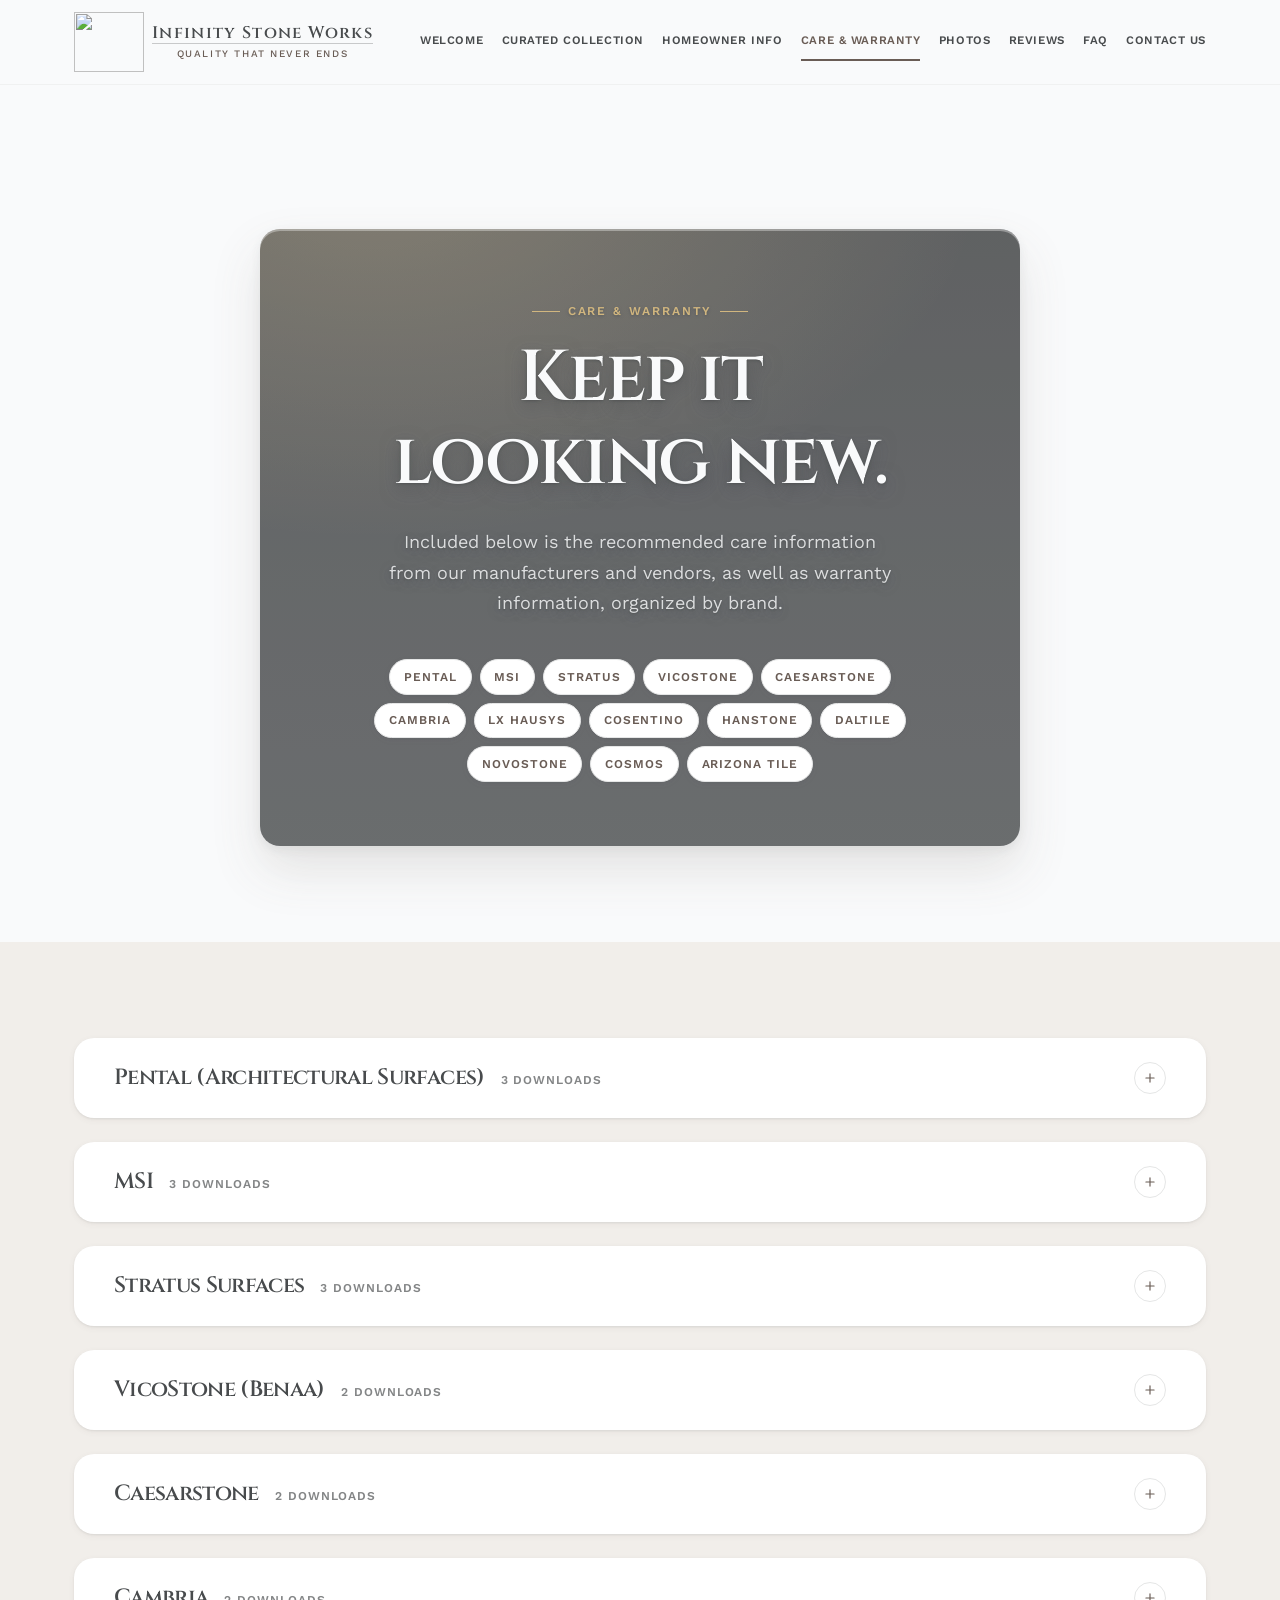
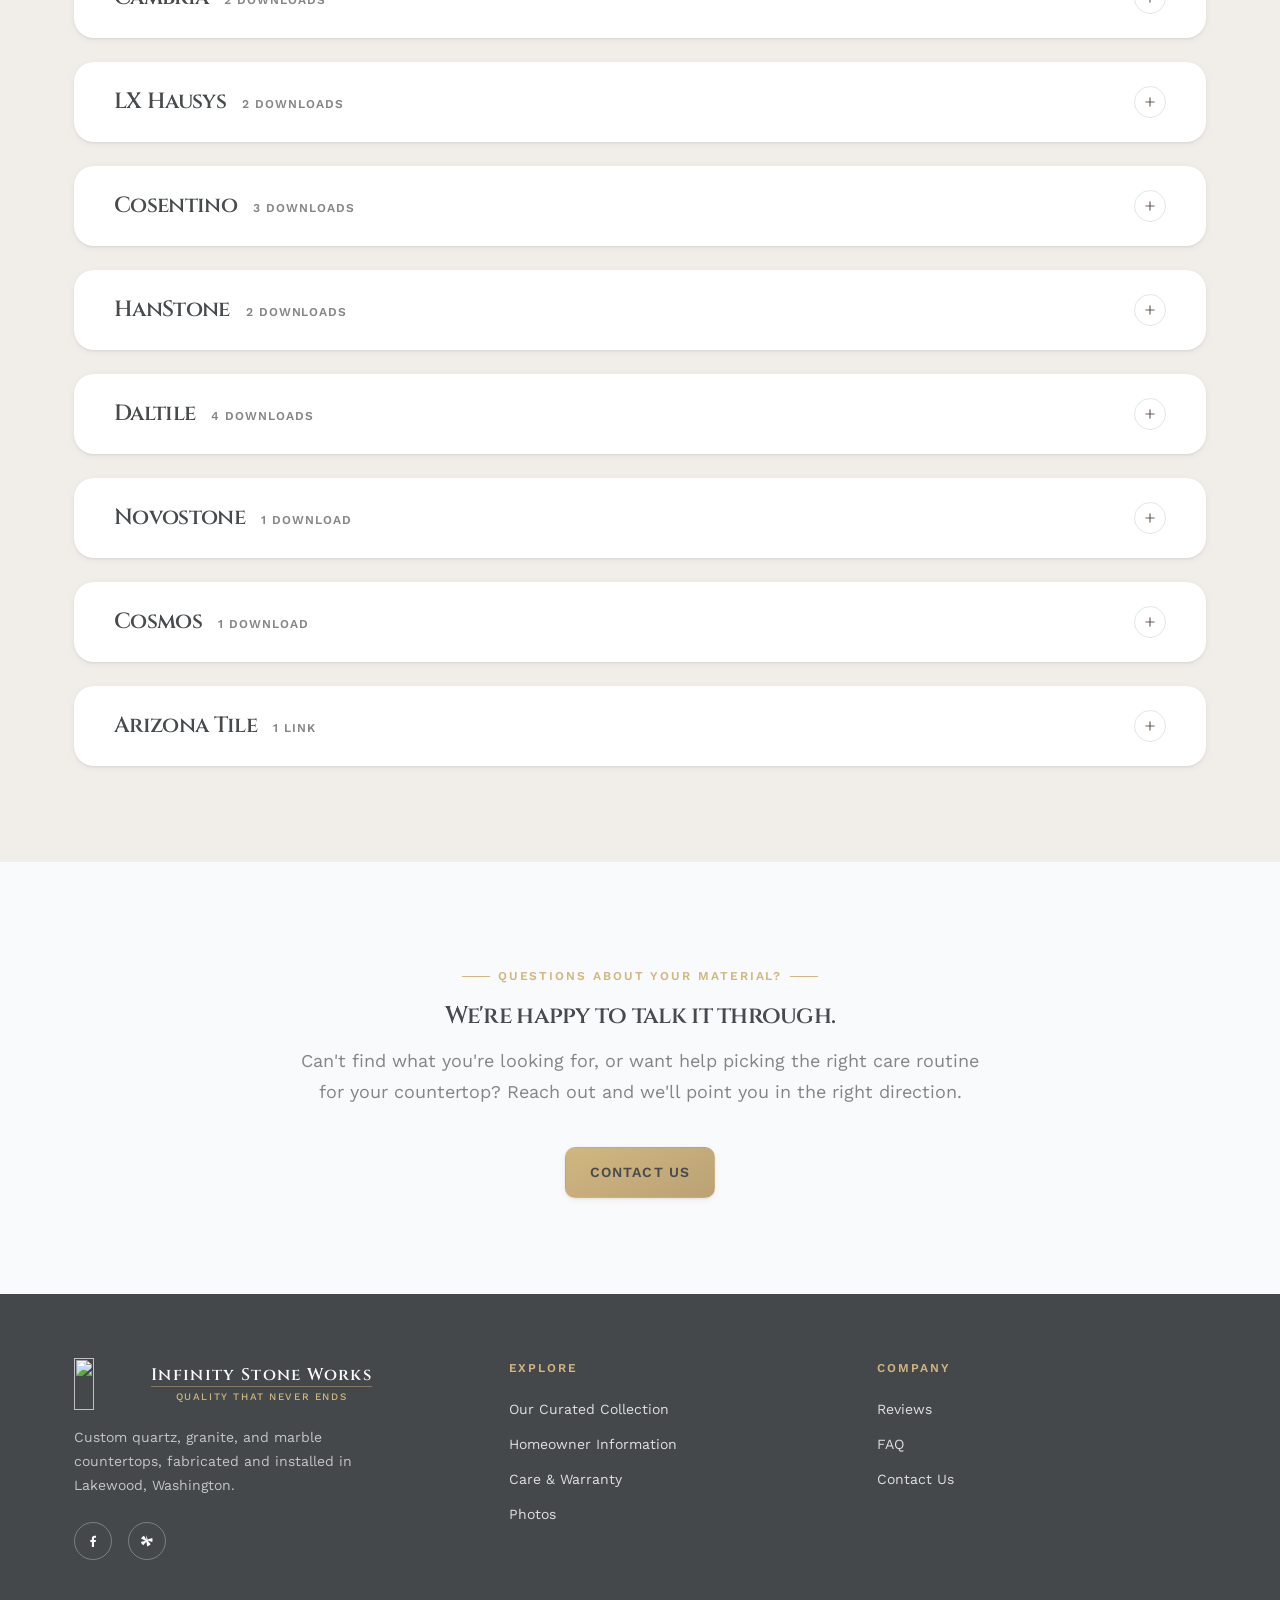
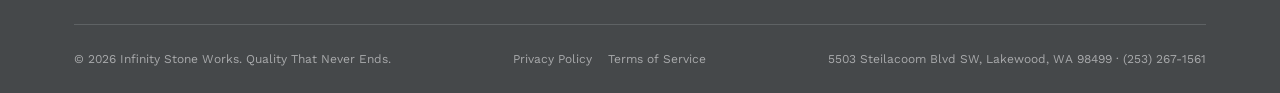
==== care-warranty/index.html @ 9a5efde9 "Add Privacy Policy and Terms of Service, self-host fonts - New /privacy/ (with cookie notice section" ====
<!DOCTYPE html>
<html lang="en">
<head>
<meta charset="UTF-8">
<meta name="viewport" content="width=device-width, initial-scale=1.0">
<title>Care &amp; Warranty | Infinity Stone Works</title>
<meta name="description" content="Care and maintenance guides and warranty information for every quartz and natural stone brand we install &mdash; Pental, MSI, Stratus, VicoStone, Caesarstone, Cambria, LX Hausys, Cosentino, HanStone, and Daltile.">
<link rel="icon" href="/brand_assets/favicon-32x32.png">
<link rel="stylesheet" href="/css/style.css">
</head>
<body>
<a class="skip-link" href="#main">Skip to main content</a>

<header class="site-header">
  <div id="top"></div>
  <div class="container">
    <a class="brand" href="/">
      <img src="/brand_assets/Primary-Logo.png" alt="" width="70" height="60">
      <span class="brand-type">
        <span class="brand-name">Infinity Stone Works</span>
        <span class="brand-tagline">Quality That Never Ends</span>
      </span>
    </a>

    <button class="nav-toggle" type="button" aria-expanded="false" aria-controls="site-nav" aria-label="Toggle navigation menu">
      <svg class="icon-open" viewBox="0 0 24 24" fill="none" stroke="currentColor" stroke-width="2" stroke-linecap="round"><line x1="3" y1="6" x2="21" y2="6"/><line x1="3" y1="12" x2="21" y2="12"/><line x1="3" y1="18" x2="21" y2="18"/></svg>
      <svg class="icon-close" viewBox="0 0 24 24" fill="none" stroke="currentColor" stroke-width="2" stroke-linecap="round"><line x1="5" y1="5" x2="19" y2="19"/><line x1="19" y1="5" x2="5" y2="19"/></svg>
    </button>

    <nav class="site-nav" id="site-nav" data-open="false" aria-label="Primary">
      <ul>
        <li><a href="/">Welcome</a></li>
        <li><a href="/collection/">Curated Collection</a></li>
        <li><a href="/homeowner-information/">Homeowner Info</a></li>
        <li><a href="/care-warranty/" aria-current="page">Care &amp; Warranty</a></li>
        <li><a href="/photos/">Photos</a></li>
        <li><a href="/reviews/">Reviews</a></li>
        <li><a href="/faq/">FAQ</a></li>
        <li><a href="/contact/">Contact Us</a></li>
      </ul>
    </nav>
  </div>
</header>

<main id="main">

  <!-- Hero -->
  <section class="hero hero-care">
    <div class="container hero-inner">
      <div class="hero-copy">
        <p class="eyebrow">Care &amp; Warranty</p>
        <h1>Keep it looking new.</h1>
        <p class="hero-sub">Included below is the recommended care information from our manufacturers and vendors, as well as warranty information, organized by brand.</p>
        <nav class="jump-nav" aria-label="Jump to a brand">
          <a class="jump-chip" href="#pental">Pental</a>
          <a class="jump-chip" href="#msi">MSI</a>
          <a class="jump-chip" href="#stratus-surfaces">Stratus</a>
          <a class="jump-chip" href="#vicostone">VicoStone</a>
          <a class="jump-chip" href="#caesarstone">Caesarstone</a>
          <a class="jump-chip" href="#cambria">Cambria</a>
          <a class="jump-chip" href="#lx-hausys">LX Hausys</a>
          <a class="jump-chip" href="#cosentino">Cosentino</a>
          <a class="jump-chip" href="#hanstone">HanStone</a>
          <a class="jump-chip" href="#daltile">Daltile</a>
          <a class="jump-chip" href="#novostone">Novostone</a>
          <a class="jump-chip" href="#cosmos">Cosmos</a>
          <a class="jump-chip" href="#az-tile">Arizona Tile</a>
        </nav>
      </div>
    </div>
  </section>

  <!-- Brand groups -->
  <section class="section section-alt">
    <div class="container">
      <div class="collection-groups">

        <details class="group" id="pental">
          <summary class="group-summary">
            <span class="group-summary-text">
              <h2>Pental (Architectural Surfaces)</h2>
              <span class="group-count">3 downloads</span>
            </span>
            <span class="group-toggle-icon" aria-hidden="true">
              <svg viewBox="0 0 24 24" fill="none" stroke="currentColor" stroke-width="2" stroke-linecap="round"><line x1="12" y1="5" x2="12" y2="19"/><line x1="5" y1="12" x2="19" y2="12"/></svg>
            </span>
          </summary>
          <div class="group-body-wrap">
            <div class="group-body-inner">
              <div class="file-list">
                <div class="file-row">
                  <span class="file-row-label">
                    <span class="file-icon" aria-hidden="true"><svg viewBox="0 0 24 24" fill="none" stroke="currentColor" stroke-width="2" stroke-linecap="round" stroke-linejoin="round"><path d="M14 2H6a2 2 0 0 0-2 2v16a2 2 0 0 0 2 2h12a2 2 0 0 0 2-2V8z"/><polyline points="14 2 14 8 20 8"/></svg></span>
                    <span class="file-row-title">Quartz Care &amp; Maintenance Guide</span>
                  </span>
                  <a class="file-download" href="/assets/care-warranty/pental/quartz-care-and-maintenance-guide.pdf" download>
                    <svg viewBox="0 0 24 24" fill="none" stroke="currentColor" stroke-width="2" stroke-linecap="round" stroke-linejoin="round"><path d="M12 3v12"/><path d="M7 10l5 5 5-5"/><path d="M4 19h16"/></svg>
                    Download
                  </a>
                </div>
                <div class="file-row">
                  <span class="file-row-label">
                    <span class="file-icon" aria-hidden="true"><svg viewBox="0 0 24 24" fill="none" stroke="currentColor" stroke-width="2" stroke-linecap="round" stroke-linejoin="round"><path d="M14 2H6a2 2 0 0 0-2 2v16a2 2 0 0 0 2 2h12a2 2 0 0 0 2-2V8z"/><polyline points="14 2 14 8 20 8"/></svg></span>
                    <span class="file-row-title">Natural Stone Maintenance</span>
                  </span>
                  <a class="file-download" href="/assets/care-warranty/pental/natural-stone-maintenance.pdf" download>
                    <svg viewBox="0 0 24 24" fill="none" stroke="currentColor" stroke-width="2" stroke-linecap="round" stroke-linejoin="round"><path d="M12 3v12"/><path d="M7 10l5 5 5-5"/><path d="M4 19h16"/></svg>
                    Download
                  </a>
                </div>
                <div class="file-row">
                  <span class="file-row-label">
                    <span class="file-icon" aria-hidden="true"><svg viewBox="0 0 24 24" fill="none" stroke="currentColor" stroke-width="2" stroke-linecap="round" stroke-linejoin="round"><path d="M14 2H6a2 2 0 0 0-2 2v16a2 2 0 0 0 2 2h12a2 2 0 0 0 2-2V8z"/><polyline points="14 2 14 8 20 8"/></svg></span>
                    <span class="file-row-title">Pental Quartz Warranty Information</span>
                  </span>
                  <a class="file-download" href="/assets/care-warranty/pental/quartz-warranty-information.pdf" download>
                    <svg viewBox="0 0 24 24" fill="none" stroke="currentColor" stroke-width="2" stroke-linecap="round" stroke-linejoin="round"><path d="M12 3v12"/><path d="M7 10l5 5 5-5"/><path d="M4 19h16"/></svg>
                    Download
                  </a>
                </div>
              </div>
            </div>
          </div>
        </details>

        <details class="group" id="msi">
          <summary class="group-summary">
            <span class="group-summary-text">
              <h2>MSI</h2>
              <span class="group-count">3 downloads</span>
            </span>
            <span class="group-toggle-icon" aria-hidden="true">
              <svg viewBox="0 0 24 24" fill="none" stroke="currentColor" stroke-width="2" stroke-linecap="round"><line x1="12" y1="5" x2="12" y2="19"/><line x1="5" y1="12" x2="19" y2="12"/></svg>
            </span>
          </summary>
          <div class="group-body-wrap">
            <div class="group-body-inner">
              <div class="file-list">
                <div class="file-row">
                  <span class="file-row-label">
                    <span class="file-icon" aria-hidden="true"><svg viewBox="0 0 24 24" fill="none" stroke="currentColor" stroke-width="2" stroke-linecap="round" stroke-linejoin="round"><path d="M14 2H6a2 2 0 0 0-2 2v16a2 2 0 0 0 2 2h12a2 2 0 0 0 2-2V8z"/><polyline points="14 2 14 8 20 8"/></svg></span>
                    <span class="file-row-title">Quartz Care &amp; Maintenance Guide</span>
                  </span>
                  <a class="file-download" href="/assets/care-warranty/msi/quartz-care-and-maintenance-guide.pdf" download>
                    <svg viewBox="0 0 24 24" fill="none" stroke="currentColor" stroke-width="2" stroke-linecap="round" stroke-linejoin="round"><path d="M12 3v12"/><path d="M7 10l5 5 5-5"/><path d="M4 19h16"/></svg>
                    Download
                  </a>
                </div>
                <div class="file-row">
                  <span class="file-row-label">
                    <span class="file-icon" aria-hidden="true"><svg viewBox="0 0 24 24" fill="none" stroke="currentColor" stroke-width="2" stroke-linecap="round" stroke-linejoin="round"><path d="M14 2H6a2 2 0 0 0-2 2v16a2 2 0 0 0 2 2h12a2 2 0 0 0 2-2V8z"/><polyline points="14 2 14 8 20 8"/></svg></span>
                    <span class="file-row-title">Natural Stone Care &amp; Maintenance Guide</span>
                  </span>
                  <a class="file-download" href="/assets/care-warranty/msi/natural-stone-care-and-maintenance-guide.pdf" download>
                    <svg viewBox="0 0 24 24" fill="none" stroke="currentColor" stroke-width="2" stroke-linecap="round" stroke-linejoin="round"><path d="M12 3v12"/><path d="M7 10l5 5 5-5"/><path d="M4 19h16"/></svg>
                    Download
                  </a>
                </div>
                <div class="file-row">
                  <span class="file-row-label">
                    <span class="file-icon" aria-hidden="true"><svg viewBox="0 0 24 24" fill="none" stroke="currentColor" stroke-width="2" stroke-linecap="round" stroke-linejoin="round"><path d="M14 2H6a2 2 0 0 0-2 2v16a2 2 0 0 0 2 2h12a2 2 0 0 0 2-2V8z"/><polyline points="14 2 14 8 20 8"/></svg></span>
                    <span class="file-row-title">Warranty Information</span>
                  </span>
                  <a class="file-download" href="/assets/care-warranty/msi/warranty-information.pdf" download>
                    <svg viewBox="0 0 24 24" fill="none" stroke="currentColor" stroke-width="2" stroke-linecap="round" stroke-linejoin="round"><path d="M12 3v12"/><path d="M7 10l5 5 5-5"/><path d="M4 19h16"/></svg>
                    Download
                  </a>
                </div>
              </div>
            </div>
          </div>
        </details>

        <details class="group" id="stratus-surfaces">
          <summary class="group-summary">
            <span class="group-summary-text">
              <h2>Stratus Surfaces</h2>
              <span class="group-count">3 downloads</span>
            </span>
            <span class="group-toggle-icon" aria-hidden="true">
              <svg viewBox="0 0 24 24" fill="none" stroke="currentColor" stroke-width="2" stroke-linecap="round"><line x1="12" y1="5" x2="12" y2="19"/><line x1="5" y1="12" x2="19" y2="12"/></svg>
            </span>
          </summary>
          <div class="group-body-wrap">
            <div class="group-body-inner">
              <div class="file-list">
                <div class="file-row">
                  <span class="file-row-label">
                    <span class="file-icon" aria-hidden="true"><svg viewBox="0 0 24 24" fill="none" stroke="currentColor" stroke-width="2" stroke-linecap="round" stroke-linejoin="round"><path d="M14 2H6a2 2 0 0 0-2 2v16a2 2 0 0 0 2 2h12a2 2 0 0 0 2-2V8z"/><polyline points="14 2 14 8 20 8"/></svg></span>
                    <span class="file-row-title">Quartz Care &amp; Maintenance</span>
                  </span>
                  <a class="file-download" href="/assets/care-warranty/stratus-surfaces/quartz-care-and-maintenance.pdf" download>
                    <svg viewBox="0 0 24 24" fill="none" stroke="currentColor" stroke-width="2" stroke-linecap="round" stroke-linejoin="round"><path d="M12 3v12"/><path d="M7 10l5 5 5-5"/><path d="M4 19h16"/></svg>
                    Download
                  </a>
                </div>
                <div class="file-row">
                  <span class="file-row-label">
                    <span class="file-icon" aria-hidden="true"><svg viewBox="0 0 24 24" fill="none" stroke="currentColor" stroke-width="2" stroke-linecap="round" stroke-linejoin="round"><path d="M14 2H6a2 2 0 0 0-2 2v16a2 2 0 0 0 2 2h12a2 2 0 0 0 2-2V8z"/><polyline points="14 2 14 8 20 8"/></svg></span>
                    <span class="file-row-title">Natural Stone Care &amp; Maintenance</span>
                  </span>
                  <a class="file-download" href="/assets/care-warranty/stratus-surfaces/natural-stone-care-and-maintenance.pdf" download>
                    <svg viewBox="0 0 24 24" fill="none" stroke="currentColor" stroke-width="2" stroke-linecap="round" stroke-linejoin="round"><path d="M12 3v12"/><path d="M7 10l5 5 5-5"/><path d="M4 19h16"/></svg>
                    Download
                  </a>
                </div>
                <div class="file-row">
                  <span class="file-row-label">
                    <span class="file-icon" aria-hidden="true"><svg viewBox="0 0 24 24" fill="none" stroke="currentColor" stroke-width="2" stroke-linecap="round" stroke-linejoin="round"><path d="M14 2H6a2 2 0 0 0-2 2v16a2 2 0 0 0 2 2h12a2 2 0 0 0 2-2V8z"/><polyline points="14 2 14 8 20 8"/></svg></span>
                    <span class="file-row-title">Warranty Information</span>
                  </span>
                  <a class="file-download" href="/assets/care-warranty/stratus-surfaces/warranty-information.pdf" download>
                    <svg viewBox="0 0 24 24" fill="none" stroke="currentColor" stroke-width="2" stroke-linecap="round" stroke-linejoin="round"><path d="M12 3v12"/><path d="M7 10l5 5 5-5"/><path d="M4 19h16"/></svg>
                    Download
                  </a>
                </div>
              </div>
            </div>
          </div>
        </details>

        <details class="group" id="vicostone">
          <summary class="group-summary">
            <span class="group-summary-text">
              <h2>VicoStone (Benaa)</h2>
              <span class="group-count">2 downloads</span>
            </span>
            <span class="group-toggle-icon" aria-hidden="true">
              <svg viewBox="0 0 24 24" fill="none" stroke="currentColor" stroke-width="2" stroke-linecap="round"><line x1="12" y1="5" x2="12" y2="19"/><line x1="5" y1="12" x2="19" y2="12"/></svg>
            </span>
          </summary>
          <div class="group-body-wrap">
            <div class="group-body-inner">
              <div class="file-list">
                <div class="file-row">
                  <span class="file-row-label">
                    <span class="file-icon" aria-hidden="true"><svg viewBox="0 0 24 24" fill="none" stroke="currentColor" stroke-width="2" stroke-linecap="round" stroke-linejoin="round"><path d="M14 2H6a2 2 0 0 0-2 2v16a2 2 0 0 0 2 2h12a2 2 0 0 0 2-2V8z"/><polyline points="14 2 14 8 20 8"/></svg></span>
                    <span class="file-row-title">Quartz Care &amp; Maintenance</span>
                  </span>
                  <a class="file-download" href="/assets/care-warranty/vicostone-benaa/quartz-care-and-maintenance.pdf" download>
                    <svg viewBox="0 0 24 24" fill="none" stroke="currentColor" stroke-width="2" stroke-linecap="round" stroke-linejoin="round"><path d="M12 3v12"/><path d="M7 10l5 5 5-5"/><path d="M4 19h16"/></svg>
                    Download
                  </a>
                </div>
                <div class="file-row">
                  <span class="file-row-label">
                    <span class="file-icon" aria-hidden="true"><svg viewBox="0 0 24 24" fill="none" stroke="currentColor" stroke-width="2" stroke-linecap="round" stroke-linejoin="round"><path d="M14 2H6a2 2 0 0 0-2 2v16a2 2 0 0 0 2 2h12a2 2 0 0 0 2-2V8z"/><polyline points="14 2 14 8 20 8"/></svg></span>
                    <span class="file-row-title">Warranty Information</span>
                  </span>
                  <a class="file-download" href="/assets/care-warranty/vicostone-benaa/warranty-information.pdf" download>
                    <svg viewBox="0 0 24 24" fill="none" stroke="currentColor" stroke-width="2" stroke-linecap="round" stroke-linejoin="round"><path d="M12 3v12"/><path d="M7 10l5 5 5-5"/><path d="M4 19h16"/></svg>
                    Download
                  </a>
                </div>
              </div>
            </div>
          </div>
        </details>

        <details class="group" id="caesarstone">
          <summary class="group-summary">
            <span class="group-summary-text">
              <h2>Caesarstone</h2>
              <span class="group-count">2 downloads</span>
            </span>
            <span class="group-toggle-icon" aria-hidden="true">
              <svg viewBox="0 0 24 24" fill="none" stroke="currentColor" stroke-width="2" stroke-linecap="round"><line x1="12" y1="5" x2="12" y2="19"/><line x1="5" y1="12" x2="19" y2="12"/></svg>
            </span>
          </summary>
          <div class="group-body-wrap">
            <div class="group-body-inner">
              <div class="file-list">
                <div class="file-row">
                  <span class="file-row-label">
                    <span class="file-icon" aria-hidden="true"><svg viewBox="0 0 24 24" fill="none" stroke="currentColor" stroke-width="2" stroke-linecap="round" stroke-linejoin="round"><path d="M14 2H6a2 2 0 0 0-2 2v16a2 2 0 0 0 2 2h12a2 2 0 0 0 2-2V8z"/><polyline points="14 2 14 8 20 8"/></svg></span>
                    <span class="file-row-title">Quartz Care &amp; Maintenance</span>
                  </span>
                  <a class="file-download" href="/assets/care-warranty/caesarstone/quartz-care-and-maintenance.pdf" download>
                    <svg viewBox="0 0 24 24" fill="none" stroke="currentColor" stroke-width="2" stroke-linecap="round" stroke-linejoin="round"><path d="M12 3v12"/><path d="M7 10l5 5 5-5"/><path d="M4 19h16"/></svg>
                    Download
                  </a>
                </div>
                <div class="file-row">
                  <span class="file-row-label">
                    <span class="file-icon" aria-hidden="true"><svg viewBox="0 0 24 24" fill="none" stroke="currentColor" stroke-width="2" stroke-linecap="round" stroke-linejoin="round"><path d="M14 2H6a2 2 0 0 0-2 2v16a2 2 0 0 0 2 2h12a2 2 0 0 0 2-2V8z"/><polyline points="14 2 14 8 20 8"/></svg></span>
                    <span class="file-row-title">Warranty Information</span>
                  </span>
                  <a class="file-download" href="/assets/care-warranty/caesarstone/warranty-information.pdf" download>
                    <svg viewBox="0 0 24 24" fill="none" stroke="currentColor" stroke-width="2" stroke-linecap="round" stroke-linejoin="round"><path d="M12 3v12"/><path d="M7 10l5 5 5-5"/><path d="M4 19h16"/></svg>
                    Download
                  </a>
                </div>
              </div>
            </div>
          </div>
        </details>

        <details class="group" id="cambria">
          <summary class="group-summary">
            <span class="group-summary-text">
              <h2>Cambria</h2>
              <span class="group-count">2 downloads</span>
            </span>
            <span class="group-toggle-icon" aria-hidden="true">
              <svg viewBox="0 0 24 24" fill="none" stroke="currentColor" stroke-width="2" stroke-linecap="round"><line x1="12" y1="5" x2="12" y2="19"/><line x1="5" y1="12" x2="19" y2="12"/></svg>
            </span>
          </summary>
          <div class="group-body-wrap">
            <div class="group-body-inner">
              <div class="file-list">
                <div class="file-row">
                  <span class="file-row-label">
                    <span class="file-icon" aria-hidden="true"><svg viewBox="0 0 24 24" fill="none" stroke="currentColor" stroke-width="2" stroke-linecap="round" stroke-linejoin="round"><path d="M14 2H6a2 2 0 0 0-2 2v16a2 2 0 0 0 2 2h12a2 2 0 0 0 2-2V8z"/><polyline points="14 2 14 8 20 8"/></svg></span>
                    <span class="file-row-title">Quartz Care &amp; Maintenance</span>
                  </span>
                  <a class="file-download" href="/assets/care-warranty/cambria/quartz-care-and-maintenance.pdf" download>
                    <svg viewBox="0 0 24 24" fill="none" stroke="currentColor" stroke-width="2" stroke-linecap="round" stroke-linejoin="round"><path d="M12 3v12"/><path d="M7 10l5 5 5-5"/><path d="M4 19h16"/></svg>
                    Download
                  </a>
                </div>
                <div class="file-row">
                  <span class="file-row-label">
                    <span class="file-icon" aria-hidden="true"><svg viewBox="0 0 24 24" fill="none" stroke="currentColor" stroke-width="2" stroke-linecap="round" stroke-linejoin="round"><path d="M14 2H6a2 2 0 0 0-2 2v16a2 2 0 0 0 2 2h12a2 2 0 0 0 2-2V8z"/><polyline points="14 2 14 8 20 8"/></svg></span>
                    <span class="file-row-title">Warranty Information</span>
                  </span>
                  <a class="file-download" href="/assets/care-warranty/cambria/warranty-information.pdf" download>
                    <svg viewBox="0 0 24 24" fill="none" stroke="currentColor" stroke-width="2" stroke-linecap="round" stroke-linejoin="round"><path d="M12 3v12"/><path d="M7 10l5 5 5-5"/><path d="M4 19h16"/></svg>
                    Download
                  </a>
                </div>
              </div>
            </div>
          </div>
        </details>

        <details class="group" id="lx-hausys">
          <summary class="group-summary">
            <span class="group-summary-text">
              <h2>LX Hausys</h2>
              <span class="group-count">2 downloads</span>
            </span>
            <span class="group-toggle-icon" aria-hidden="true">
              <svg viewBox="0 0 24 24" fill="none" stroke="currentColor" stroke-width="2" stroke-linecap="round"><line x1="12" y1="5" x2="12" y2="19"/><line x1="5" y1="12" x2="19" y2="12"/></svg>
            </span>
          </summary>
          <div class="group-body-wrap">
            <div class="group-body-inner">
              <div class="file-list">
                <div class="file-row">
                  <span class="file-row-label">
                    <span class="file-icon" aria-hidden="true"><svg viewBox="0 0 24 24" fill="none" stroke="currentColor" stroke-width="2" stroke-linecap="round" stroke-linejoin="round"><path d="M14 2H6a2 2 0 0 0-2 2v16a2 2 0 0 0 2 2h12a2 2 0 0 0 2-2V8z"/><polyline points="14 2 14 8 20 8"/></svg></span>
                    <span class="file-row-title">Quartz Care &amp; Maintenance</span>
                  </span>
                  <a class="file-download" href="/assets/care-warranty/lx-hausys/quartz-care-and-maintenance.pdf" download>
                    <svg viewBox="0 0 24 24" fill="none" stroke="currentColor" stroke-width="2" stroke-linecap="round" stroke-linejoin="round"><path d="M12 3v12"/><path d="M7 10l5 5 5-5"/><path d="M4 19h16"/></svg>
                    Download
                  </a>
                </div>
                <div class="file-row">
                  <span class="file-row-label">
                    <span class="file-icon" aria-hidden="true"><svg viewBox="0 0 24 24" fill="none" stroke="currentColor" stroke-width="2" stroke-linecap="round" stroke-linejoin="round"><path d="M14 2H6a2 2 0 0 0-2 2v16a2 2 0 0 0 2 2h12a2 2 0 0 0 2-2V8z"/><polyline points="14 2 14 8 20 8"/></svg></span>
                    <span class="file-row-title">Warranty Information</span>
                  </span>
                  <a class="file-download" href="/assets/care-warranty/lx-hausys/warranty-information.pdf" download>
                    <svg viewBox="0 0 24 24" fill="none" stroke="currentColor" stroke-width="2" stroke-linecap="round" stroke-linejoin="round"><path d="M12 3v12"/><path d="M7 10l5 5 5-5"/><path d="M4 19h16"/></svg>
                    Download
                  </a>
                </div>
              </div>
            </div>
          </div>
        </details>

        <details class="group" id="cosentino">
          <summary class="group-summary">
            <span class="group-summary-text">
              <h2>Cosentino</h2>
              <span class="group-count">3 downloads</span>
            </span>
            <span class="group-toggle-icon" aria-hidden="true">
              <svg viewBox="0 0 24 24" fill="none" stroke="currentColor" stroke-width="2" stroke-linecap="round"><line x1="12" y1="5" x2="12" y2="19"/><line x1="5" y1="12" x2="19" y2="12"/></svg>
            </span>
          </summary>
          <div class="group-body-wrap">
            <div class="group-body-inner">
              <div class="file-list">
                <div class="file-row">
                  <span class="file-row-label">
                    <span class="file-icon" aria-hidden="true"><svg viewBox="0 0 24 24" fill="none" stroke="currentColor" stroke-width="2" stroke-linecap="round" stroke-linejoin="round"><path d="M14 2H6a2 2 0 0 0-2 2v16a2 2 0 0 0 2 2h12a2 2 0 0 0 2-2V8z"/><polyline points="14 2 14 8 20 8"/></svg></span>
                    <span class="file-row-title">Quartz Care &amp; Maintenance</span>
                  </span>
                  <a class="file-download" href="/assets/care-warranty/cosentino/quartz-care-and-maintenance.pdf" download>
                    <svg viewBox="0 0 24 24" fill="none" stroke="currentColor" stroke-width="2" stroke-linecap="round" stroke-linejoin="round"><path d="M12 3v12"/><path d="M7 10l5 5 5-5"/><path d="M4 19h16"/></svg>
                    Download
                  </a>
                </div>
                <div class="file-row">
                  <span class="file-row-label">
                    <span class="file-icon" aria-hidden="true"><svg viewBox="0 0 24 24" fill="none" stroke="currentColor" stroke-width="2" stroke-linecap="round" stroke-linejoin="round"><path d="M14 2H6a2 2 0 0 0-2 2v16a2 2 0 0 0 2 2h12a2 2 0 0 0 2-2V8z"/><polyline points="14 2 14 8 20 8"/></svg></span>
                    <span class="file-row-title">Dekton Care &amp; Maintenance</span>
                  </span>
                  <a class="file-download" href="/assets/care-warranty/cosentino/dekton-care-and-maintenance.pdf" download>
                    <svg viewBox="0 0 24 24" fill="none" stroke="currentColor" stroke-width="2" stroke-linecap="round" stroke-linejoin="round"><path d="M12 3v12"/><path d="M7 10l5 5 5-5"/><path d="M4 19h16"/></svg>
                    Download
                  </a>
                </div>
                <div class="file-row">
                  <span class="file-row-label">
                    <span class="file-icon" aria-hidden="true"><svg viewBox="0 0 24 24" fill="none" stroke="currentColor" stroke-width="2" stroke-linecap="round" stroke-linejoin="round"><path d="M14 2H6a2 2 0 0 0-2 2v16a2 2 0 0 0 2 2h12a2 2 0 0 0 2-2V8z"/><polyline points="14 2 14 8 20 8"/></svg></span>
                    <span class="file-row-title">Warranty Information</span>
                  </span>
                  <a class="file-download" href="/assets/care-warranty/cosentino/warranty-information.pdf" download>
                    <svg viewBox="0 0 24 24" fill="none" stroke="currentColor" stroke-width="2" stroke-linecap="round" stroke-linejoin="round"><path d="M12 3v12"/><path d="M7 10l5 5 5-5"/><path d="M4 19h16"/></svg>
                    Download
                  </a>
                </div>
              </div>
            </div>
          </div>
        </details>

        <details class="group" id="hanstone">
          <summary class="group-summary">
            <span class="group-summary-text">
              <h2>HanStone</h2>
              <span class="group-count">2 downloads</span>
            </span>
            <span class="group-toggle-icon" aria-hidden="true">
              <svg viewBox="0 0 24 24" fill="none" stroke="currentColor" stroke-width="2" stroke-linecap="round"><line x1="12" y1="5" x2="12" y2="19"/><line x1="5" y1="12" x2="19" y2="12"/></svg>
            </span>
          </summary>
          <div class="group-body-wrap">
            <div class="group-body-inner">
              <div class="file-list">
                <div class="file-row">
                  <span class="file-row-label">
                    <span class="file-icon" aria-hidden="true"><svg viewBox="0 0 24 24" fill="none" stroke="currentColor" stroke-width="2" stroke-linecap="round" stroke-linejoin="round"><path d="M14 2H6a2 2 0 0 0-2 2v16a2 2 0 0 0 2 2h12a2 2 0 0 0 2-2V8z"/><polyline points="14 2 14 8 20 8"/></svg></span>
                    <span class="file-row-title">Quartz Care and Maintenance</span>
                  </span>
                  <a class="file-download" href="/assets/care-warranty/hanstone/quartz-care-and-maintenance.pdf" download>
                    <svg viewBox="0 0 24 24" fill="none" stroke="currentColor" stroke-width="2" stroke-linecap="round" stroke-linejoin="round"><path d="M12 3v12"/><path d="M7 10l5 5 5-5"/><path d="M4 19h16"/></svg>
                    Download
                  </a>
                </div>
                <div class="file-row">
                  <span class="file-row-label">
                    <span class="file-icon" aria-hidden="true"><svg viewBox="0 0 24 24" fill="none" stroke="currentColor" stroke-width="2" stroke-linecap="round" stroke-linejoin="round"><path d="M14 2H6a2 2 0 0 0-2 2v16a2 2 0 0 0 2 2h12a2 2 0 0 0 2-2V8z"/><polyline points="14 2 14 8 20 8"/></svg></span>
                    <span class="file-row-title">Warranty Information</span>
                  </span>
                  <a class="file-download" href="/assets/care-warranty/hanstone/warranty-information.pdf" download>
                    <svg viewBox="0 0 24 24" fill="none" stroke="currentColor" stroke-width="2" stroke-linecap="round" stroke-linejoin="round"><path d="M12 3v12"/><path d="M7 10l5 5 5-5"/><path d="M4 19h16"/></svg>
                    Download
                  </a>
                </div>
              </div>
            </div>
          </div>
        </details>

        <details class="group" id="daltile">
          <summary class="group-summary">
            <span class="group-summary-text">
              <h2>Daltile</h2>
              <span class="group-count">4 downloads</span>
            </span>
            <span class="group-toggle-icon" aria-hidden="true">
              <svg viewBox="0 0 24 24" fill="none" stroke="currentColor" stroke-width="2" stroke-linecap="round"><line x1="12" y1="5" x2="12" y2="19"/><line x1="5" y1="12" x2="19" y2="12"/></svg>
            </span>
          </summary>
          <div class="group-body-wrap">
            <div class="group-body-inner">
              <div class="file-list">
                <div class="file-row">
                  <span class="file-row-label">
                    <span class="file-icon" aria-hidden="true"><svg viewBox="0 0 24 24" fill="none" stroke="currentColor" stroke-width="2" stroke-linecap="round" stroke-linejoin="round"><path d="M14 2H6a2 2 0 0 0-2 2v16a2 2 0 0 0 2 2h12a2 2 0 0 0 2-2V8z"/><polyline points="14 2 14 8 20 8"/></svg></span>
                    <span class="file-row-title">Quartz Care &amp; Use</span>
                  </span>
                  <a class="file-download" href="/assets/care-warranty/daltile/quartz-care-and-use.pdf" download>
                    <svg viewBox="0 0 24 24" fill="none" stroke="currentColor" stroke-width="2" stroke-linecap="round" stroke-linejoin="round"><path d="M12 3v12"/><path d="M7 10l5 5 5-5"/><path d="M4 19h16"/></svg>
                    Download
                  </a>
                </div>
                <div class="file-row">
                  <span class="file-row-label">
                    <span class="file-icon" aria-hidden="true"><svg viewBox="0 0 24 24" fill="none" stroke="currentColor" stroke-width="2" stroke-linecap="round" stroke-linejoin="round"><path d="M14 2H6a2 2 0 0 0-2 2v16a2 2 0 0 0 2 2h12a2 2 0 0 0 2-2V8z"/><polyline points="14 2 14 8 20 8"/></svg></span>
                    <span class="file-row-title">Natural Stone Care &amp; Use</span>
                  </span>
                  <a class="file-download" href="/assets/care-warranty/daltile/natural-stone-care-and-use.pdf" download>
                    <svg viewBox="0 0 24 24" fill="none" stroke="currentColor" stroke-width="2" stroke-linecap="round" stroke-linejoin="round"><path d="M12 3v12"/><path d="M7 10l5 5 5-5"/><path d="M4 19h16"/></svg>
                    Download
                  </a>
                </div>
                <div class="file-row">
                  <span class="file-row-label">
                    <span class="file-icon" aria-hidden="true"><svg viewBox="0 0 24 24" fill="none" stroke="currentColor" stroke-width="2" stroke-linecap="round" stroke-linejoin="round"><path d="M14 2H6a2 2 0 0 0-2 2v16a2 2 0 0 0 2 2h12a2 2 0 0 0 2-2V8z"/><polyline points="14 2 14 8 20 8"/></svg></span>
                    <span class="file-row-title">Natural Stone Warranty</span>
                  </span>
                  <a class="file-download" href="/assets/care-warranty/daltile/natural-stone-warranty.pdf" download>
                    <svg viewBox="0 0 24 24" fill="none" stroke="currentColor" stroke-width="2" stroke-linecap="round" stroke-linejoin="round"><path d="M12 3v12"/><path d="M7 10l5 5 5-5"/><path d="M4 19h16"/></svg>
                    Download
                  </a>
                </div>
                <div class="file-row">
                  <span class="file-row-label">
                    <span class="file-icon" aria-hidden="true"><svg viewBox="0 0 24 24" fill="none" stroke="currentColor" stroke-width="2" stroke-linecap="round" stroke-linejoin="round"><path d="M14 2H6a2 2 0 0 0-2 2v16a2 2 0 0 0 2 2h12a2 2 0 0 0 2-2V8z"/><polyline points="14 2 14 8 20 8"/></svg></span>
                    <span class="file-row-title">Quartz Warranty</span>
                  </span>
                  <a class="file-download" href="/assets/care-warranty/daltile/quartz-warranty.pdf" download>
                    <svg viewBox="0 0 24 24" fill="none" stroke="currentColor" stroke-width="2" stroke-linecap="round" stroke-linejoin="round"><path d="M12 3v12"/><path d="M7 10l5 5 5-5"/><path d="M4 19h16"/></svg>
                    Download
                  </a>
                </div>
              </div>
            </div>
          </div>
        </details>

        <details class="group" id="novostone">
          <summary class="group-summary">
            <span class="group-summary-text">
              <h2>Novostone</h2>
              <span class="group-count">1 download</span>
            </span>
            <span class="group-toggle-icon" aria-hidden="true">
              <svg viewBox="0 0 24 24" fill="none" stroke="currentColor" stroke-width="2" stroke-linecap="round"><line x1="12" y1="5" x2="12" y2="19"/><line x1="5" y1="12" x2="19" y2="12"/></svg>
            </span>
          </summary>
          <div class="group-body-wrap">
            <div class="group-body-inner">
              <div class="file-list">
                <div class="file-row">
                  <span class="file-row-label">
                    <span class="file-icon" aria-hidden="true"><svg viewBox="0 0 24 24" fill="none" stroke="currentColor" stroke-width="2" stroke-linecap="round" stroke-linejoin="round"><path d="M14 2H6a2 2 0 0 0-2 2v16a2 2 0 0 0 2 2h12a2 2 0 0 0 2-2V8z"/><polyline points="14 2 14 8 20 8"/></svg></span>
                    <span class="file-row-title">Quartz Care and Warranty</span>
                  </span>
                  <a class="file-download" href="/assets/care-warranty/novostone/novostone-care-and-warranty.pdf" download>
                    <svg viewBox="0 0 24 24" fill="none" stroke="currentColor" stroke-width="2" stroke-linecap="round" stroke-linejoin="round"><path d="M12 3v12"/><path d="M7 10l5 5 5-5"/><path d="M4 19h16"/></svg>
                    Download
                  </a>
                </div>
              </div>
            </div>
          </div>
        </details>

        <details class="group" id="cosmos">
          <summary class="group-summary">
            <span class="group-summary-text">
              <h2>Cosmos</h2>
              <span class="group-count">1 download</span>
            </span>
            <span class="group-toggle-icon" aria-hidden="true">
              <svg viewBox="0 0 24 24" fill="none" stroke="currentColor" stroke-width="2" stroke-linecap="round"><line x1="12" y1="5" x2="12" y2="19"/><line x1="5" y1="12" x2="19" y2="12"/></svg>
            </span>
          </summary>
          <div class="group-body-wrap">
            <div class="group-body-inner">
              <div class="file-list">
                <div class="file-row">
                  <span class="file-row-label">
                    <span class="file-icon" aria-hidden="true"><svg viewBox="0 0 24 24" fill="none" stroke="currentColor" stroke-width="2" stroke-linecap="round" stroke-linejoin="round"><path d="M14 2H6a2 2 0 0 0-2 2v16a2 2 0 0 0 2 2h12a2 2 0 0 0 2-2V8z"/><polyline points="14 2 14 8 20 8"/></svg></span>
                    <span class="file-row-title">Quartz Warranty</span>
                  </span>
                  <a class="file-download" href="/assets/care-warranty/cosmos/cosmos-quartz-warranty.pdf" download>
                    <svg viewBox="0 0 24 24" fill="none" stroke="currentColor" stroke-width="2" stroke-linecap="round" stroke-linejoin="round"><path d="M12 3v12"/><path d="M7 10l5 5 5-5"/><path d="M4 19h16"/></svg>
                    Download
                  </a>
                </div>
              </div>
            </div>
          </div>
        </details>

        <details class="group" id="az-tile">
          <summary class="group-summary">
            <span class="group-summary-text">
              <h2>Arizona Tile</h2>
              <span class="group-count">1 link</span>
            </span>
            <span class="group-toggle-icon" aria-hidden="true">
              <svg viewBox="0 0 24 24" fill="none" stroke="currentColor" stroke-width="2" stroke-linecap="round"><line x1="12" y1="5" x2="12" y2="19"/><line x1="5" y1="12" x2="19" y2="12"/></svg>
            </span>
          </summary>
          <div class="group-body-wrap">
            <div class="group-body-inner">
              <div class="file-list">
                <div class="file-row">
                  <span class="file-row-label">
                    <span class="file-icon" aria-hidden="true"><svg viewBox="0 0 24 24" fill="none" stroke="currentColor" stroke-width="2" stroke-linecap="round" stroke-linejoin="round"><path d="M14 2H6a2 2 0 0 0-2 2v16a2 2 0 0 0 2 2h12a2 2 0 0 0 2-2V8z"/><polyline points="14 2 14 8 20 8"/></svg></span>
                    <span class="file-row-title">Quartz Care and Maintenance</span>
                  </span>
                  <a class="file-download" href="https://www.arizonatile.com/resources/care-maintenance/" target="_blank" download>
                    <svg viewBox="0 0 24 24" fill="none" stroke="currentColor" stroke-width="2" stroke-linecap="round" stroke-linejoin="round"><path d="M12 3v12"/><path d="M7 10l5 5 5-5"/><path d="M4 19h16"/></svg>
                    Link
                  </a>
                </div>
              </div>
            </div>
          </div>
        </details>

      </div>
    </div>
  </section>

  <!-- CTA -->
  <section class="section">
    <div class="container collection-cta">
      <p class="eyebrow" style="justify-content: center;">Questions About Your Material?</p>
      <h2>We're happy to talk it through.</h2>
      <p class="collection-intro-lede">Can't find what you're looking for, or want help picking the right care routine for your countertop? Reach out and we'll point you in the right direction.</p>
      <a class="btn btn-primary" href="/contact/">Contact Us</a>
    </div>
  </section>

</main>

<footer class="site-footer">
  <div class="container">
    <div class="footer-grid">
      <div>
        <a class="footer-brand" href="/">
          <img src="/brand_assets/Primary-Logo-Reversed.png" alt="" width="61" height="52">
          <span class="brand-type">
            <span class="brand-name">Infinity Stone Works</span>
            <span class="brand-tagline">Quality That Never Ends</span>
          </span>
        </a>
        <p class="footer-desc">Custom quartz, granite, and marble countertops, fabricated and installed in Lakewood, Washington.</p>
        <div class="footer-social">
          <a href="https://www.facebook.com/100562991628302" target="_blank" rel="noopener" aria-label="Infinity Stone Works on Facebook">
            <svg viewBox="0 0 24 24" fill="currentColor"><path d="M13.5 21v-7.5h2.5l.5-3h-3V8.5c0-.9.3-1.5 1.6-1.5H16.5V4.3c-.3 0-1.2-.1-2.3-.1-2.3 0-3.9 1.4-3.9 4V10.5H8v3h2.3V21h3.2z"/></svg>
          </a>
          <a href="https://www.yelp.com/biz/infinity-stone-works-lakewood-2" target="_blank" rel="noopener" aria-label="Infinity Stone Works on Yelp">
            <svg viewBox="0 0 24 24" fill="currentColor"><path d="M11 3l2 6.8 6.9-2.4c.6 2 .6 4.1 0 6.1L13 11.1l4.5 5.7c-1.4 1.6-3.2 2.7-5.2 3.3l-1.3-7-4.8 5.2c-1.6-1.2-2.8-2.9-3.4-4.9l6.9-1.6L3 8.4c1-1.8 2.6-3.3 4.5-4.2L11 10z"/></svg>
          </a>
        </div>
      </div>

      <div>
        <p class="footer-heading">Explore</p>
        <ul class="footer-links">
          <li><a href="/collection/">Our Curated Collection</a></li>
          <li><a href="/homeowner-information/">Homeowner Information</a></li>
          <li><a href="/care-warranty/">Care &amp; Warranty</a></li>
          <li><a href="/photos/">Photos</a></li>
        </ul>
      </div>

      <div>
        <p class="footer-heading">Company</p>
        <ul class="footer-links">
          <li><a href="/reviews/">Reviews</a></li>
          <li><a href="/faq/">FAQ</a></li>
          <li><a href="/contact/">Contact Us</a></li>
        </ul>
      </div>
    </div>

    <div class="footer-bottom">
      <span>&copy; 2026 Infinity Stone Works. Quality That Never Ends.</span>
      <span class="footer-legal"><a href="/privacy/">Privacy Policy</a><a href="/terms/">Terms of Service</a></span>
      <span>5503 Steilacoom Blvd SW, Lakewood, WA 98499 &middot; (253) 267-1561</span>
    </div>
  </div>
</footer>

<a href="#top" class="back-to-top" aria-label="Back to top">
  <svg viewBox="0 0 24 24" fill="none" stroke="currentColor" stroke-width="2.5" stroke-linecap="round" stroke-linejoin="round" aria-hidden="true"><line x1="12" y1="19" x2="12" y2="5"/><polyline points="5 12 12 5 19 12"/></svg>
</a>
<script src="/js/main.js" defer></script>
</body>
</html>
---- css/style.css ----
/* ==========================================================================
   Self-hosted fonts (variable, latin subset) — no requests to Google
   ========================================================================== */

@font-face {
  font-family: "Cinzel";
  font-style: normal;
  font-weight: 400 900;
  font-display: swap;
  src: url("/assets/fonts/cinzel-latin.woff2") format("woff2");
}

@font-face {
  font-family: "Work Sans";
  font-style: normal;
  font-weight: 100 900;
  font-display: swap;
  src: url("/assets/fonts/work-sans-latin.woff2") format("woff2");
}

/* ==========================================================================
   Infinity Stone Works — Design Tokens
   ========================================================================== */

:root {
  /* --- Brand palette (from brand_assets/color_guide.png) --- */
  --gold: #D1B67F;
  --charcoal: #484B4D;
  --sage: #7C8373;
  --taupe: #B8A898;
  --umber: #695C55;
  --bg-light: #F9FAFB;
  --white: #FFFFFF;

  /* --- Semantic color roles --- */
  --color-text: var(--charcoal);
  --color-text-soft: color-mix(in srgb, var(--charcoal) 68%, white);
  --color-text-inverse: var(--bg-light);
  --color-bg: var(--bg-light);
  --color-surface: var(--white);
  --color-surface-alt: color-mix(in srgb, var(--taupe) 20%, white);
  --color-accent: var(--gold);
  --color-accent-deep: var(--umber);
  --color-border: color-mix(in srgb, var(--charcoal) 14%, white);
  --color-border-soft: color-mix(in srgb, var(--charcoal) 8%, white);
  --color-focus: var(--umber);

  /* --- Spacing scale --- */
  --space-1: 0.25rem;
  --space-2: 0.5rem;
  --space-3: 1rem;
  --space-4: 1.5rem;
  --space-5: 2.5rem;
  --space-6: 4rem;
  --space-7: 6rem;
  --space-8: 9rem;

  /* --- Radius --- */
  --radius-sm: 4px;
  --radius-md: 10px;
  --radius-lg: 20px;

  /* --- Shadows: layered, color-tinted --- */
  --shadow-sm:
    0 1px 2px rgba(72, 75, 77, 0.09),
    0 2px 6px rgba(105, 92, 85, 0.07);
  --shadow-md:
    0 2px 4px rgba(72, 75, 77, 0.08),
    0 10px 22px rgba(105, 92, 85, 0.12),
    0 1px 0 rgba(255, 255, 255, 0.4) inset;
  --shadow-lg:
    0 4px 10px rgba(72, 75, 77, 0.10),
    0 24px 48px rgba(105, 92, 85, 0.18),
    0 2px 0 rgba(255, 255, 255, 0.35) inset;

  /* --- Type --- */
  --font-display: "Cinzel", "Times New Roman", serif;
  --font-body: "Work Sans", -apple-system, BlinkMacSystemFont, "Segoe UI", sans-serif;

  --text-xs: 0.75rem;
  --text-sm: 0.875rem;
  --text-base: 1rem;
  --text-md: 1.125rem;
  --text-lg: 1.375rem;
  --text-xl: clamp(1.6rem, 1.35rem + 1.2vw, 2.25rem);
  --text-2xl: clamp(2.1rem, 1.6rem + 2.4vw, 3.25rem);
  --text-3xl: clamp(2.5rem, 1.8rem + 3.6vw, 4.5rem);

  --leading-tight: 1.15;
  --leading-body: 1.7;
  --tracking-tight: -0.03em;
  --tracking-wide: 0.08em;
  --tracking-wider: 0.16em;

  /* --- Motion --- */
  --ease-spring: cubic-bezier(0.34, 1.56, 0.64, 1);
  --ease-standard: cubic-bezier(0.2, 0.65, 0.3, 0.9);
  --duration-fast: 180ms;
  --duration-med: 420ms;
  --duration-long: 0.3s;

  /* --- Layout --- */
  --content-width: 1180px;
  --header-height: 84px;
}

/* ==========================================================================
   Reset
   ========================================================================== */

*,
*::before,
*::after {
  box-sizing: border-box;
}

html {
  scroll-behavior: smooth;
  scroll-padding-top: calc(var(--header-height) + var(--space-3));
}

@media (prefers-reduced-motion: reduce) {
  html {
    scroll-behavior: auto;
  }
  *,
  *::before,
  *::after {
    animation-duration: 0.001ms !important;
    animation-iteration-count: 1 !important;
    transition-duration: 0.001ms !important;
    scroll-behavior: auto !important;
  }
}

html,
body {
  overflow-x: hidden;
}

body {
  margin: 0;
  font-family: var(--font-body);
  font-size: var(--text-base);
  line-height: var(--leading-body);
  color: var(--color-text);
  background: var(--color-bg);
  -webkit-font-smoothing: antialiased;
}

/* img {
  max-width: 100%;
  display: block;
} */

a {
  color: inherit;
}

h1, h2, h3, h4 {
  font-family: var(--font-display);
  font-weight: 600;
  line-height: var(--leading-tight);
  letter-spacing: var(--tracking-tight);
  margin: 0;
  color: var(--charcoal);
}

p {
  margin: 0;
}

ul {
  margin: 0;
  padding: 0;
  list-style: none;
}

ol {
  margin: 0;
  padding: 0;
  list-style: none;
}

button {
  font-family: inherit;
}

input, textarea, select {
  font-family: inherit;
  font-size: inherit;
}

:focus-visible {
  outline: 2px solid var(--color-focus);
  outline-offset: 3px;
  border-radius: var(--radius-sm);
}

.container {
  width: 100%;
  max-width: var(--content-width);
  margin-inline: auto;
  padding-inline: var(--space-4);
}

.visually-hidden {
  position: absolute;
  width: 1px;
  height: 1px;
  padding: 0;
  margin: -1px;
  overflow: hidden;
  clip: rect(0, 0, 0, 0);
  white-space: nowrap;
  border: 0;
}

.skip-link {
  position: absolute;
  left: var(--space-3);
  top: -60px;
  background: var(--charcoal);
  color: var(--bg-light);
  padding: var(--space-2) var(--space-4);
  border-radius: var(--radius-sm);
  z-index: 200;
  transition: transform var(--duration-fast) var(--ease-standard);
}

.skip-link:focus {
  top: var(--space-3);
}

/* ==========================================================================
   Grain texture (shared background treatment)
   ========================================================================== */

.grain {
  position: relative;
  isolation: isolate;
}

.grain::before {
  content: "";
  position: absolute;
  inset: 0;
  pointer-events: none;
  opacity: 0.5;
  mix-blend-mode: multiply;
  background-image: url("data:image/svg+xml,%3Csvg xmlns='http://www.w3.org/2000/svg' width='160' height='160'%3E%3Cfilter id='n'%3E%3CfeTurbulence type='fractalNoise' baseFrequency='0.85' numOctaves='2' stitchTiles='stitch'/%3E%3CfeColorMatrix type='matrix' values='0 0 0 0 0.28  0 0 0 0 0.29  0 0 0 0 0.30  0 0 0 0.05 0'/%3E%3C/filter%3E%3Crect width='100%25' height='100%25' filter='url(%23n)'/%3E%3C/svg%3E");
  z-index: 0;
}

.grain > * {
  position: relative;
  z-index: 1;
}

/* ==========================================================================
   Buttons
   ========================================================================== */

.btn {
  display: inline-flex;
  align-items: center;
  justify-content: center;
  gap: var(--space-2);
  padding: 0.9em 1.7em;
  border-radius: var(--radius-md);
  font-family: var(--font-body);
  font-size: var(--text-sm);
  font-weight: 600;
  letter-spacing: var(--tracking-wide);
  text-transform: uppercase;
  text-decoration: none;
  cursor: pointer;
  border: 1px solid transparent;
  transition: transform var(--duration-fast) var(--ease-spring),
              box-shadow var(--duration-fast) var(--ease-standard),
              background-color var(--duration-fast) var(--ease-standard),
              color var(--duration-fast) var(--ease-standard);
}

.btn-primary {
  background: linear-gradient(155deg, var(--gold), color-mix(in srgb, var(--gold) 78%, var(--umber)));
  color: var(--charcoal);
  box-shadow: var(--shadow-sm);
}

.btn-primary:hover {
  transform: translateY(-2px);
  box-shadow: var(--shadow-md);
}

.btn-primary:active {
  transform: translateY(0);
  box-shadow: var(--shadow-sm);
}

.btn-ghost {
  background: transparent;
  color: var(--color-text-inverse);
  border-color: color-mix(in srgb, var(--bg-light) 45%, transparent);
}

.btn-ghost:hover {
  transform: translateY(-2px);
  background: color-mix(in srgb, var(--bg-light) 12%, transparent);
  border-color: var(--bg-light);
}

.btn-ghost:active {
  transform: translateY(0);
}

.btn-solid {
  background: var(--charcoal);
  color: var(--bg-light);
  box-shadow: var(--shadow-sm);
}

.btn-solid:hover {
  transform: translateY(-2px);
  box-shadow: var(--shadow-md);
  background: color-mix(in srgb, var(--charcoal) 88%, black);
}

.btn-solid:active {
  transform: translateY(0);
}

.btn:focus-visible {
  outline-offset: 3px;
}

/* ==========================================================================
   Header / Navigation
   ========================================================================== */

.site-header {
  position: sticky;
  top: 0;
  z-index: 100;
  background: var(--bg-light);
  border-bottom: 1px solid var(--color-border-soft);
}

.site-header .container {
  display: flex;
  align-items: center;
  justify-content: space-between;
  height: var(--header-height);
  gap: var(--space-4);
}

.brand {
  display: flex;
  align-items: center;
  gap: var(--space-2);
  text-decoration: none;
  flex-shrink: 0;
}

.brand img {
  height: 60px;
  max-width: 200px;
}

.brand-type {
  display: flex;
  flex-direction: column;
  align-items: center;
  line-height: 1.15;
}

.brand-name {
  font-family: var(--font-display);
  font-size: 1.05rem;
  font-weight: 600;
  letter-spacing: var(--tracking-wide);
  color: var(--charcoal);
  white-space: nowrap;
  margin-bottom: var(--space-1);
  border-bottom: 1px solid color-mix(in srgb, var(--charcoal) 30%, white);
}

.brand-tagline {
  font-family: var(--font-body);
  font-size: 0.62rem;
  font-weight: 500;
  letter-spacing: var(--tracking-wider);
  text-transform: uppercase;
  color: var(--umber);
}

/* Phones: scale the logo lockup down so the menu button stays on screen */
@media (max-width: 479px) {
  .site-header .container {
    gap: var(--space-3);
  }

  .brand {
    flex-shrink: 1;
    min-width: 0;
  }

  .brand img {
    height: 60px;
    width: auto;
  }

  .brand-name {
    font-size: clamp(0.6rem, 3.1vw, 0.9rem);
  }

  .brand-tagline {
    font-size: 0.5rem;
    letter-spacing: var(--tracking-wide);
  }
}

.nav-toggle {
  display: inline-flex;
  flex-shrink: 0;
  align-items: center;
  justify-content: center;
  width: 44px;
  height: 44px;
  background: transparent;
  border: 1px solid var(--color-border);
  border-radius: var(--radius-sm);
  color: var(--charcoal);
  transition: transform var(--duration-fast) var(--ease-spring),
              background-color var(--duration-fast) var(--ease-standard);
}

.nav-toggle:hover {
  background: var(--color-surface-alt);
  transform: translateY(-1px);
}

.nav-toggle svg {
  width: 20px;
  height: 20px;
}

.icon-close {
  display: none;
}

.nav-toggle[aria-expanded="true"] .icon-open {
  display: none;
}

.nav-toggle[aria-expanded="true"] .icon-close {
  display: block;
}

.site-nav {
  position: fixed;
  inset: var(--header-height) 0 0 0;
  background: var(--bg-light);
  padding: var(--space-5) var(--space-4);
  transform: translateX(100%);
  transition: transform var(--duration-med) var(--ease-standard);
  overflow-y: auto;
}

.site-nav[data-open="true"] {
  transform: translateX(0);
}

.site-nav ul {
  display: flex;
  flex-direction: column;
  gap: var(--space-1);
}

.site-nav a {
  display: block;
  padding: var(--space-3) var(--space-2);
  text-decoration: none;
  font-family: var(--font-display);
  font-size: var(--text-md);
  color: var(--charcoal);
  border-bottom: 1px solid var(--color-border-soft);
  transition: color var(--duration-fast) var(--ease-standard),
              padding-left var(--duration-fast) var(--ease-standard);
}

.site-nav a:hover,
.site-nav a:focus-visible {
  color: var(--umber);
  padding-left: var(--space-3);
}

.site-nav a[aria-current="page"] {
  color: var(--umber);
  font-weight: 600;
}

@media (min-width: 1180px) {
  .nav-toggle {
    display: none;
  }

  .site-nav {
    position: static;
    inset: auto;
    transform: none;
    background: transparent;
    padding: 0;
    overflow: visible;
  }

  .site-nav ul {
    flex-direction: row;
    gap: 1.15rem;
  }

  .site-nav a {
    padding: var(--space-2) 0;
    font-size: 0.72rem;
    font-family: var(--font-body);
    font-weight: 600;
    letter-spacing: 0.05em;
    text-transform: uppercase;
    white-space: nowrap;
    border-bottom: 2px solid transparent;
    transition: border-bottom-color var(--duration-fast) ease-in-out;
  }

  .site-nav a:hover,
  .site-nav a:focus-visible {
    padding-left: 0;
    border-bottom-color: var(--gold);
  }

  .site-nav a[aria-current="page"] {
    border-bottom-color: var(--umber);
  }
}

/* ==========================================================================
   Hero
   ========================================================================== */

.hero {
  position: relative;
  z-index: 0;
  overflow: hidden;
  color: var(--bg-light);
}

.hero-photo {
  background-image: url("../assets/hero-bg.jpg");
  background-size: cover;
  background-position: center 60%;
}

.hero-inner {
  position: relative;
  padding-block: var(--space-7) var(--space-6);
  display: grid;
  gap: var(--space-6);
  align-items: center;
  text-align: center;
}

.hero-copy {
  position: relative;
  max-width: 640px;
  padding: var(--space-5) var(--space-4);
}

.hero-copy::before {
  content: "";
  position: absolute;
  inset: 0;
  z-index: -1;
  border-radius: var(--radius-lg);
  pointer-events: none;
  mix-blend-mode: multiply;
  opacity: 0.80;
  box-shadow: var(--shadow-lg);
  background:
    radial-gradient(ellipse 80% 60% at 15% -10%, color-mix(in srgb, var(--gold) 30%, transparent), transparent),
    linear-gradient(180deg,
      color-mix(in srgb, var(--charcoal) 78%, black) 0%,
      color-mix(in srgb, var(--charcoal) 90%, black) 55%,
      color-mix(in srgb, var(--charcoal) 97%, black) 100%);
}

.eyebrow {
  display: inline-flex;
  align-items: center;
  gap: var(--space-2);
  font-size: var(--text-xs);
  font-weight: 600;
  letter-spacing: var(--tracking-wider);
  text-transform: uppercase;
  color: var(--gold);
  margin-bottom: var(--space-3);
}

.eyebrow::before {
  content: "";
  width: 28px;
  height: 1px;
  background: var(--gold);
}

.eyebrow::after {
  content: "";
  width: 28px;
  height: 1px;
  background: var(--gold);
}

.hero h1 {
  font-size: var(--text-3xl);
  color: var(--bg-light);
  text-shadow:
    0 1px 3px color-mix(in srgb, var(--charcoal) 75%, transparent),
    0 6px 18px color-mix(in srgb, var(--charcoal) 55%, transparent);
}

.hero-sub {
  margin-top: var(--space-4);
  margin-inline: auto;
  font-size: var(--text-md);
  color: color-mix(in srgb, var(--bg-light) 82%, transparent);
  max-width: 46ch;
  text-shadow:
    0 1px 2px color-mix(in srgb, var(--charcoal) 70%, transparent),
    0 4px 12px color-mix(in srgb, var(--charcoal) 45%, transparent);
}

.hero-copy .eyebrow {
  text-shadow: 0 1px 3px color-mix(in srgb, var(--charcoal) 65%, transparent);
}

.hero-actions {
  margin-top: var(--space-5);
  display: flex;
  justify-content: center;
  flex-wrap: wrap;
  gap: var(--space-3);
}

@media (min-width: 900px) {
  .hero-inner {
    padding-block: var(--space-8) var(--space-7);
  }

  .hero-copy {
    max-width: 760px;
    margin-inline: auto;
    padding: var(--space-6) var(--space-7);
  }
}

/* --- Vein divider (signature element) --- */

.vein-divider {
  position: relative;
  display: block;
  width: 100%;
  height: 96px;
  margin-top: calc(var(--space-6) * -1);
}

.vein-divider svg {
  width: 100%;
  height: 100%;
  display: block;
}

.vein-divider path {
  fill: none;
  stroke: var(--gold);
  stroke-width: 1.5;
  stroke-linecap: round;
  stroke-dasharray: 900;
  stroke-dashoffset: 900;
}

.vein-divider.is-drawn path {
  animation: draw-vein 1.6s var(--ease-standard) forwards;
}

@keyframes draw-vein {
  to {
    stroke-dashoffset: 0;
  }
}

.vein-rule {
  width: 100%;
  height: 28px;
  opacity: 0.5;
}

.vein-rule path {
  stroke: var(--umber);
  stroke-width: 1;
}

/* ==========================================================================
   Sections
   ========================================================================== */

.section {
  padding-block: var(--space-7);
}

.section-alt {
  background: var(--color-surface-alt);
}

.section-dark {
  background: var(--charcoal);
  color: var(--bg-light);
}

.section-dark h2,
.section-dark h3 {
  color: var(--bg-light);
}

.section-head {
  max-width: 640px;
  margin-bottom: var(--space-6);
}

.section-head.center {
  max-width: 760px;
  margin-inline: auto;
  text-align: center;
}

.section-head h2 {
  font-size: var(--text-2xl);
  margin-top: var(--space-2);
}

.section-head p {
  margin-top: var(--space-3);
  color: var(--color-text-soft);
  font-size: var(--text-md);
}

/* --- Welcome / intro --- */

.intro-grid {
  display: grid;
  gap: var(--space-5);
}

.intro-grid.stage-list {
  padding: 0 2rem;
  margin-bottom: var(--space-6);
}

.intro-lede {
  font-family: var(--font-display);
  font-size: var(--text-lg);
  font-weight: 500;
  color: var(--charcoal);
  max-width: 30ch;
}

.intro-body p + p {
  margin-top: var(--space-3);
}

.intro-body {
  color: var(--color-text-soft);
}

.intro-call {
  margin-top: var(--space-4);
  display: inline-flex;
  align-items: center;
  gap: var(--space-2);
  font-weight: 600;
  text-decoration: none;
  color: var(--umber);
  border-bottom: 1px solid color-mix(in srgb, var(--umber) 40%, transparent);
  padding-bottom: 2px;
  transition: border-color var(--duration-fast) var(--ease-standard),
              color var(--duration-fast) var(--ease-standard);
}

.intro-call:hover,
.intro-call:focus-visible {
  color: var(--charcoal);
  border-color: var(--charcoal);
}


@media (min-width: 860px) {
  .intro-grid {
    grid-template-columns: 0.85fr 1.15fr;
  }
}

/* --- Material cards --- */

.card-grid {
  display: grid;
  gap: var(--space-5);
  grid-template-columns: 1fr;
}

@media (min-width: 640px) {
  .card-grid {
    grid-template-columns: repeat(3, 1fr);
  }

  /* Keeps 2-card grids at the same card width a 3-up grid would produce, centered instead of left-aligned */
  .card-grid.is-two {
    grid-template-columns: repeat(2, 1fr);
    max-width: calc(((100% - 2 * var(--space-5)) / 3 * 2) + var(--space-5));
    margin-inline: auto;
  }
}

.material-card {
  background: var(--color-surface);
  border-radius: var(--radius-lg);
  overflow: hidden;
  box-shadow: var(--shadow-sm);
  text-decoration: none;
  color: inherit;
  display: flex;
  flex-direction: column;
  transition: transform var(--duration-fast) var(--ease-spring),
              box-shadow var(--duration-fast) var(--ease-standard);
}

.material-card:hover,
.material-card:focus-visible {
  transform: translateY(-6px);
  box-shadow: var(--shadow-lg);
}

.material-card-media {
  position: relative;
  width: calc(100% - 2 * var(--space-5));
  height: auto;
  aspect-ratio: 1 / 1;
  flex-shrink: 0;
  margin: var(--space-5) auto 0;
  overflow: hidden;
}

.material-card-media img {
  position: absolute;
  inset: 0;
  width: 100%;
  height: 100%;
  object-fit: cover;
  transition: transform 600ms var(--ease-standard);
}

.material-card:hover .material-card-media img {
  transform: scale(1.06);
}

.material-card-media::after {
  content: "";
  position: absolute;
  inset: 0;
  background: linear-gradient(to top, rgba(72, 75, 77, 0.25), transparent 35%);
  mix-blend-mode: multiply;
}

.material-card-body {
  padding: var(--space-4);
  display: flex;
  flex-direction: column;
  gap: var(--space-2);
  flex: 1;
}

.material-card-body h3 {
  font-size: var(--text-md);
}

.material-card-body p {
  color: var(--color-text-soft);
  font-size: var(--text-sm);
  flex: 1;
}

.material-card-link {
  font-size: var(--text-xs);
  font-weight: 600;
  letter-spacing: var(--tracking-wide);
  text-transform: uppercase;
  color: var(--umber);
}

/* --- Collection hook --- */

.collection-hook-body {
  display: grid;
  gap: var(--space-6);
  align-items: center;
}

@media (min-width: 860px) {
  .collection-hook-body {
    grid-template-columns: 0.85fr 1.15fr;
  }
}

.slab-fan-link {
  display: block;
  position: relative;
  width: 100%;
  max-width: 360px;
  aspect-ratio: 1 / 1;
  margin: 0 auto var(--space-4);
  text-decoration: none;
}

.slab-fan-link::before {
  content: "";
  position: absolute;
  inset: -14%;
  z-index: 0;
  background: radial-gradient(circle at 38% 32%, color-mix(in srgb, var(--gold) 38%, transparent), transparent 65%);
  opacity: 0.8;
  transition: opacity var(--duration-med) var(--ease-standard);
  pointer-events: none;
}

.slab-fan-link:hover::before,
.slab-fan-link:focus-visible::before {
  opacity: 1;
}

.slab-fan-link img {
  position: absolute;
  width: 55%;
  height: auto;
  aspect-ratio: 3 / 4;
  object-fit: cover;
  border-radius: var(--radius-lg);
  border: 4px solid var(--color-surface);
  box-shadow: var(--shadow-lg);
  transition: transform var(--duration-med) var(--ease-spring);
  background-color: white;
}

.slab-fan-link img:nth-child(1) {
  left: 4%;
  top: 18%;
  transform: rotate(-9deg);
  z-index: 1;
}

.slab-fan-link img:nth-child(2) {
  left: 40%;
  top: 0;
  transform: rotate(7deg);
  z-index: 2;
}

.slab-fan-link:hover img:nth-child(1),
.slab-fan-link:focus-visible img:nth-child(1) {
  transform: rotate(-16deg) translate(-8px, 4px);
}

.slab-fan-link:hover img:nth-child(2),
.slab-fan-link:focus-visible img:nth-child(2) {
  transform: rotate(14deg) translate(8px, -4px);
}

.collection-hook-panel {
  text-align: center;
}

@media (min-width: 860px) {
  .collection-hook-panel {
    text-align: left;
  }
}

.hook-tags {
  display: flex;
  flex-wrap: wrap;
  justify-content: center;
  gap: var(--space-2);
}

@media (min-width: 860px) {
  .hook-tags {
    justify-content: flex-start;
  }
}

.hook-tag {
  display: inline-flex;
  align-items: center;
  padding: 0.5em 1.1em;
  border-radius: 999px;
  border: 1px solid var(--color-border);
  background: var(--color-surface);
  font-size: var(--text-xs);
  font-weight: 600;
  letter-spacing: var(--tracking-wide);
  text-transform: uppercase;
  color: var(--umber);
  box-shadow: var(--shadow-sm);
}

.collection-hook-panel p {
  margin-top: var(--space-4);
  color: var(--color-text-soft);
}

.collection-hook-panel .btn {
  margin-top: var(--space-5);
}

/* --- Trust strip (distributors) --- */

.trust-strip {
  padding-block: var(--space-5);
  border-top: 1px solid var(--color-border-soft);
  border-bottom: 1px solid var(--color-border-soft);
}

.trust-strip-label {
  font-size: var(--text-xs);
  font-weight: 600;
  letter-spacing: var(--tracking-wider);
  text-transform: uppercase;
  color: var(--umber);
  margin-bottom: var(--space-4);
  text-align: center;
}

/* --- Distributers Infinite Scroller --- */

.scroller__inner img{
  height: 20px;
  transition: transform 0.3s ease-in-out;
}

.scroller {
  max-width: 900px;
  outline: 2px solid lime;
  margin-inline: auto;
}

.scroller__inner {
  padding-block: .5rem;
  display: flex;
  flex-wrap: wrap;
  gap: 1.5rem;
}

.scroller[data-animated="true"] {
  overflow: hidden;
  -webkit-mask:  linear-gradient(90deg, transparent, white 20%, white 80%, transparent);
  mask: linear-gradient(90deg, transparent, white 20%, white 80%, transparent);
}

.scroller[data-animated="true"] .scroller__inner {
  width: fit-content;
  flex-wrap: nowrap;
  animation: 
    scroll
    var(--_animation-duration, 60s)
    var(--_animation-direction, forwards) 
    linear infinite;
}

.scroller[data-animated="true"] .scroller__inner:hover {
  animation-play-state: paused;
}

.scroller__inner img:hover {
  transform: scale(1.1);
}

.scroller[data-direction="right"] {
  --_animation-direction: reverse;
}

@keyframes scroll {
  to {
    transform: translate(calc(-50% - 1rem));
  }
}

@media (min-width: 550px) {
  .scroller__inner img {
    height: 35px;
  }

  .scroller__inner {
    gap: 3rem;
  }
}

/* --- Contact / lead form --- */

.contact-grid {
  display: grid;
  grid-template-columns: minmax(0, 1fr);
  gap: var(--space-5);
}

@media (min-width: 900px) {
  .contact-grid {
    grid-template-columns: minmax(0, 1.2fr) minmax(0, 0.8fr);
    align-items: start;
  }
}

@media (min-width: 900px) {
  .quote-grid {
    grid-template-columns: minmax(0, 1fr) minmax(0, 1fr);
    /* align-items: center; */
  }
}

.quote-intro .section-head {
  margin-bottom: var(--space-5);
}

.form-card {
  background: var(--color-surface);
  border-radius: var(--radius-lg);
  padding: var(--space-5);
  box-shadow: var(--shadow-md);
}

.form-row {
  display: grid;
  grid-template-columns: minmax(0, 1fr);
  gap: var(--space-4);
}

@media (min-width: 560px) {
  .form-row.two-col {
    grid-template-columns: minmax(0, 1fr) minmax(0, 1fr);
  }
}

.field {
  display: flex;
  flex-direction: column;
  gap: var(--space-2);
  margin-top: var(--space-4);
}

.form-row .field {
  margin-top: 0;
}

.field:first-child {
  margin-top: 0;
}

.field label {
  font-size: var(--text-xs);
  font-weight: 600;
  letter-spacing: var(--tracking-wide);
  text-transform: uppercase;
  color: var(--umber);
}

.field input,
.field select,
.field textarea {
  width: 100%;
  min-width: 0;
  padding: 0.85em 1em;
  border-radius: var(--radius-sm);
  border: 1px solid var(--color-border);
  background: var(--bg-light);
  color: var(--charcoal);
  transition: border-color var(--duration-fast) var(--ease-standard),
              box-shadow var(--duration-fast) var(--ease-standard);
}

.field input:hover,
.field select:hover,
.field textarea:hover {
  border-color: color-mix(in srgb, var(--umber) 50%, var(--color-border));
}

.field input:focus-visible,
.field select:focus-visible,
.field textarea:focus-visible {
  outline: none;
  border-color: var(--umber);
  box-shadow: 0 0 0 3px color-mix(in srgb, var(--umber) 18%, transparent);
}

.field textarea {
  resize: vertical;
  min-height: 120px;
}

/* Turnstile sits between the last field and the submit button; matching
   margins (here and .form-submit below) keep the space above and below equal.
   Flex removes the inline-iframe baseline gap so only the margins count. */
.cf-turnstile {
  display: flex;
  min-height: 65px; /* Turnstile's fixed widget height, so the layout is right before it loads */
  width: 300px; /* Turnstile's fixed widget width; js/main.js scales it down on narrow forms */
  margin-top: var(--space-4);
}

.form-submit {
  margin-top: var(--space-4);
  display: flex;
  align-items: center;
  gap: var(--space-3);
  flex-wrap: wrap;
}

.form-note {
  font-size: var(--text-xs);
  color: var(--color-text-soft);
}

/* --- Form refinements (shared by Welcome + Contact forms) --- */

:root {
  --color-error: color-mix(in srgb, var(--umber) 55%, #B3261E);
}

.form-title {
  font-size: var(--text-lg);
  margin-bottom: var(--space-4);
}

.form-row + .field,
.field + .form-row,
.form-row + .form-row {
  margin-top: var(--space-4);
}

.field-optional {
  font-weight: 400;
  letter-spacing: 0;
  text-transform: none;
  color: var(--color-text-soft);
}

.field input:user-invalid,
.field select:user-invalid,
.field textarea:user-invalid {
  border-color: var(--color-error);
}

.field-hint {
  font-size: var(--text-xs);
  color: var(--color-text-soft);
}

.field input[type="file"] {
  padding: var(--space-2);
  cursor: pointer;
}

.field input[type="file"]::file-selector-button {
  margin-right: var(--space-3);
  padding: 0.6em 1.1em;
  border: 1px solid var(--color-border);
  border-radius: var(--radius-sm);
  background: var(--color-surface);
  color: var(--umber);
  font-family: inherit;
  font-size: var(--text-xs);
  font-weight: 600;
  letter-spacing: var(--tracking-wide);
  text-transform: uppercase;
  cursor: pointer;
  transition: background-color var(--duration-fast) var(--ease-standard),
              color var(--duration-fast) var(--ease-standard);
}

.field input[type="file"]::file-selector-button:hover {
  background: var(--charcoal);
  color: var(--bg-light);
}

.field input[type="file"]:active::file-selector-button {
  background: color-mix(in srgb, var(--charcoal) 88%, black);
  color: var(--bg-light);
}

.file-picks {
  display: flex;
  flex-direction: column;
  gap: var(--space-1);
  font-size: var(--text-sm);
  color: var(--color-text-soft);
}

.file-picks:empty {
  display: none;
}

.file-picks li[data-error] {
  color: var(--color-error);
  font-weight: 600;
}

/* Honeypot checkbox: off-screen rather than display:none so bots still see it */
.honeypot {
  position: absolute;
  left: -9999px;
  width: 1px;
  height: 1px;
  opacity: 0;
}

.btn:disabled {
  opacity: 0.6;
  cursor: progress;
  transform: none;
}

.form-status {
  margin-top: var(--space-4);
  padding: var(--space-3) var(--space-4);
  border-radius: var(--radius-md);
  border: 1px solid var(--color-border);
  background: var(--color-surface-alt);
  font-size: var(--text-sm);
}

.form-status:focus-visible {
  outline: 2px solid var(--color-focus);
}

.form-status[data-state="success"] {
  border-color: var(--sage);
  background: color-mix(in srgb, var(--sage) 14%, white);
}

.form-status[data-state="error"] {
  border-color: var(--color-error);
  background: color-mix(in srgb, var(--color-error) 8%, white);
}

/* --- Contact page --- */

.hero-contact {
  background-image: url("../assets/contact/contact-bg.jpg");
  background-size: cover;
  background-position: center 60%;
}

.contact-aside {
  display: flex;
  flex-direction: column;
  gap: var(--space-4);
}

.map-frame {
  position: relative;
  aspect-ratio: 4 / 3;
  border-radius: var(--radius-lg);
  overflow: hidden;
  box-shadow: var(--shadow-md);
  background: var(--color-surface-alt);
}

.map-frame iframe {
  position: absolute;
  inset: 0;
  width: 100%;
  height: 100%;
  border: 0;
}

.contact-card {
  background: var(--charcoal);
  color: var(--bg-light);
  border-radius: var(--radius-lg);
  padding: var(--space-5);
  box-shadow: var(--shadow-md);
  display: flex;
  flex-direction: column;
  gap: var(--space-4);
}

.contact-card h3 {
  color: var(--bg-light);
  font-size: var(--text-md);
}

.contact-line {
  display: flex;
  flex-direction: column;
  gap: 2px;
}

.contact-line span:first-child {
  font-size: var(--text-xs);
  letter-spacing: var(--tracking-wide);
  text-transform: uppercase;
  color: var(--gold);
}

.contact-line a {
  text-decoration: none;
  color: var(--bg-light);
  font-weight: 500;
}

.contact-line a:hover,
.contact-line a:focus-visible {
  color: var(--gold);
}

/* ==========================================================================
   Back to top
   ========================================================================== */

.back-to-top {
  position: fixed;
  right: var(--space-4);
  bottom: var(--space-4);
  z-index: 90;
  width: 48px;
  height: 48px;
  display: flex;
  align-items: center;
  justify-content: center;
  border-radius: 50%;
  background: var(--charcoal);
  color: var(--bg-light);
  box-shadow: var(--shadow-md);
  opacity: 0;
  visibility: hidden;
  transform: translateY(var(--space-3));
  transition: opacity var(--duration-med) var(--ease-standard),
              transform var(--duration-med) var(--ease-spring),
              visibility 0s linear var(--duration-med);
}

.back-to-top svg {
  width: 22px;
  height: 22px;
}

.back-to-top.is-visible {
  opacity: 0.5;
  visibility: visible;
  transform: translateY(0);
  transition: opacity var(--duration-med) var(--ease-standard),
              transform var(--duration-med) var(--ease-spring);
}

.back-to-top.is-visible:hover,
.back-to-top.is-visible:focus-visible {
  opacity: 1;
  transform: translateY(-2px);
}

.back-to-top.is-visible:active {
  opacity: 1;
  transform: translateY(0) scale(0.94);
}

.back-to-top:focus-visible {
  outline-offset: 3px;
  border-radius: 50%;
}

/* ==========================================================================
   Footer
   ========================================================================== */

.site-footer {
  background: color-mix(in srgb, var(--charcoal) 96%, black);
  color: color-mix(in srgb, var(--bg-light) 85%, transparent);
  padding-block: var(--space-6) var(--space-4);
}

.footer-grid {
  display: grid;
  gap: var(--space-5);
}

@media (min-width: 760px) {
  .footer-grid {
    grid-template-columns: 1.2fr 1fr 1fr;
  }
}

.footer-brand {
  display: flex;
  align-items: center;
  gap: var(--space-3);
  text-decoration: none;
  color: var(--bg-light);
  margin-bottom: var(--space-3);
}

.footer-brand img {
  height: 52px;
  width: auto;
}

.footer-brand .brand-name {
  color: var(--bg-light);
  border-bottom-color: color-mix(in srgb, var(--gold) 45%, transparent);
}

.footer-brand .brand-tagline {
  color: var(--gold);
}

.footer-desc {
  font-size: var(--text-sm);
  color: color-mix(in srgb, var(--bg-light) 70%, transparent);
  max-width: 34ch;
}

.footer-heading {
  font-family: var(--font-body);
  font-size: var(--text-xs);
  font-weight: 600;
  letter-spacing: var(--tracking-wider);
  text-transform: uppercase;
  color: var(--gold);
  margin-bottom: var(--space-3);
}

.footer-links {
  display: flex;
  flex-direction: column;
  gap: var(--space-2);
}

.footer-links a {
  text-decoration: none;
  font-size: var(--text-sm);
  color: color-mix(in srgb, var(--bg-light) 85%, transparent);
  transition: color var(--duration-fast) var(--ease-standard),
              padding-left var(--duration-fast) var(--ease-standard);
}

.footer-links a:hover,
.footer-links a:focus-visible {
  color: var(--gold);
  padding-left: var(--space-1);
}

.footer-social {
  display: flex;
  gap: var(--space-3);
  margin-top: var(--space-4);
}

.footer-social a {
  display: inline-flex;
  align-items: center;
  justify-content: center;
  width: 38px;
  height: 38px;
  border-radius: 50%;
  border: 1px solid color-mix(in srgb, var(--bg-light) 30%, transparent);
  color: var(--bg-light);
  transition: transform var(--duration-fast) var(--ease-spring),
              background-color var(--duration-fast) var(--ease-standard),
              border-color var(--duration-fast) var(--ease-standard);
}

.footer-social a:hover,
.footer-social a:focus-visible {
  transform: translateY(-2px);
  background: var(--gold);
  border-color: var(--gold);
  color: var(--charcoal);
}

.footer-social svg {
  width: 16px;
  height: 16px;
}

.footer-bottom {
  margin-top: var(--space-6);
  padding-top: var(--space-4);
  border-top: 1px solid color-mix(in srgb, var(--bg-light) 14%, transparent);
  display: flex;
  flex-wrap: wrap;
  justify-content: space-between;
  gap: var(--space-2);
  font-size: var(--text-xs);
  color: color-mix(in srgb, var(--bg-light) 55%, transparent);
}

/* ==========================================================================
   Curated Collection — intro & jump nav
   ========================================================================== */

.hero-collection {
  background-image: url("../assets/collection/collection-bg.jpg");
  background-size: cover;
  background-position: center 32%;
}

.collection-intro-lede {
  margin-top: var(--space-3);
  color: var(--color-text-soft);
  font-size: var(--text-md);
  max-width: 62ch;
  margin-inline: auto;
}

.jump-nav {
  display: flex;
  flex-wrap: wrap;
  justify-content: center;
  gap: var(--space-2);
  margin-top: var(--space-5);
}

.jump-chip {
  display: inline-flex;
  align-items: center;
  padding: 0.55em 1.15em;
  border-radius: 999px;
  border: 1px solid var(--color-border);
  background: var(--color-surface);
  font-size: var(--text-xs);
  font-weight: 600;
  letter-spacing: var(--tracking-wide);
  text-transform: uppercase;
  color: var(--umber);
  text-decoration: none;
  box-shadow: var(--shadow-sm);
  transition: transform var(--duration-fast) var(--ease-spring),
              box-shadow var(--duration-fast) var(--ease-standard),
              background-color var(--duration-fast) var(--ease-standard),
              color var(--duration-fast) var(--ease-standard);
}

.jump-chip:hover,
.jump-chip:focus-visible {
  transform: translateY(-2px);
  background: var(--charcoal);
  color: var(--bg-light);
  box-shadow: var(--shadow-md);
}

.jump-chip:active {
  transform: translateY(0);
}

/* ==========================================================================
   Curated Collection — accordion groups
   ========================================================================== */

.collection-groups {
  display: flex;
  flex-direction: column;
  gap: var(--space-4);
}

.group {
  background: var(--color-surface);
  border-radius: var(--radius-lg);
  box-shadow: var(--shadow-sm);
  overflow: hidden;
  scroll-margin-top: calc(var(--header-height) + var(--space-3));
}

.group-summary {
  list-style: none;
  cursor: pointer;
  display: flex;
  align-items: center;
  justify-content: space-between;
  gap: var(--space-3);
  padding: var(--space-4) var(--space-5);
  transition: background-color var(--duration-fast) var(--ease-standard);
}

.group-summary::-webkit-details-marker {
  display: none;
}

.group-summary::marker {
  content: "";
}

.group-summary:hover {
  background: var(--color-surface-alt);
}

.group-summary:focus-visible {
  outline: 2px solid var(--color-focus);
  outline-offset: -2px;
  border-radius: var(--radius-md);
}

.group-summary-text {
  display: flex;
  align-items: baseline;
  gap: var(--space-3);
  flex-wrap: wrap;
}

.group-summary-text h2 {
  font-size: var(--text-lg);
}

.group-count {
  font-size: var(--text-xs);
  font-weight: 600;
  letter-spacing: var(--tracking-wide);
  text-transform: uppercase;
  color: var(--color-text-soft);
}

.group-toggle-icon {
  flex-shrink: 0;
  width: 32px;
  height: 32px;
  border-radius: 50%;
  border: 1px solid var(--color-border);
  display: inline-flex;
  align-items: center;
  justify-content: center;
  color: var(--umber);
  transition: transform var(--duration-med) var(--ease-spring),
              background-color var(--duration-fast) var(--ease-standard),
              border-color var(--duration-fast) var(--ease-standard),
              color var(--duration-fast) var(--ease-standard);
}

.group-toggle-icon svg {
  width: 14px;
  height: 14px;
}

details[open] > .group-summary .group-toggle-icon {
  transform: rotate(45deg);
  background: var(--gold);
  color: var(--charcoal);
  border-color: var(--gold);
}

.group-body-wrap {
  display: grid;
  grid-template-rows: 0fr;
  transition: grid-template-rows var(--duration-med) var(--ease-standard);
}

details[open] > .group-body-wrap {
  grid-template-rows: 1fr;
}

.group-body-inner {
  overflow: hidden;
  min-height: 0;
  padding: 0 var(--space-5) var(--space-5);
}

/* --- Four-up card grid (material groups) --- */

@media (min-width: 560px) {
  .card-grid.is-four {
    grid-template-columns: repeat(2, 1fr);
  }
}

@media (min-width: 900px) {
  .card-grid.is-four {
    grid-template-columns: repeat(4, 1fr);
  }
}

/* --- Material / sink card meta --- */

.material-card-body .material-size {
  font-size: var(--text-sm);
  color: var(--color-text-soft);
}

.material-card-link {
  display: inline-flex;
  align-items: center;
  gap: var(--space-1);
  margin-top: auto;
  text-decoration: none;
}

.material-card-note {
  margin-top: auto;
  font-size: var(--text-xs);
  font-style: italic;
  color: var(--color-text-soft);
}

/* --- Edge detail gallery --- */

.edge-note {
  margin-bottom: var(--space-4);
  color: var(--color-text-soft);
}

.edge-gallery {
  display: flex;
  flex-direction: column;
  gap: var(--space-4);
}

.edge-card {
  background: var(--color-surface);
  border-radius: var(--radius-lg);
  box-shadow: var(--shadow-sm);
  padding: var(--space-4);
}

.edge-card img {
  display: block;
  width: 100%;
  height: auto;
  border-radius: var(--radius-sm);
}

/* --- Collection CTA band --- */

.collection-cta {
  text-align: center;
}

.collection-cta .btn {
  margin-top: var(--space-5);
}

/* ==========================================================================
   Homeowner Information — hero variants & breadcrumbs
   ========================================================================== */

.hero-homeowner {
  background-image: url("../assets/homeowner-information/homeowner-hero.jpg");
  background-size: cover;
  background-position: center 55%;
}

/* Flat (photo-less) hero for nested guide/checklist pages: gradient + grain
   stand in for a photo, so .hero-copy's darkening panel is dropped. */
.hero-flat .hero-copy {
  max-width: 720px;
  padding: 0;
}

.hero-flat .hero-copy::before {
  content: none;
}

.breadcrumbs {
  margin-bottom: var(--space-4);
  display: flex;
  justify-content: center;
}

.breadcrumbs ol {
  display: flex;
  flex-wrap: wrap;
  justify-content: center;
  align-items: center;
  gap: var(--space-2);
  font-size: var(--text-xs);
  letter-spacing: var(--tracking-wide);
}

.breadcrumbs li {
  display: flex;
  align-items: center;
  gap: var(--space-2);
  color: color-mix(in srgb, var(--bg-light) 60%, transparent);
}

.breadcrumbs li:not(:last-child)::after {
  content: "/";
  color: color-mix(in srgb, var(--gold) 65%, transparent);
}

.breadcrumbs a {
  color: color-mix(in srgb, var(--bg-light) 82%, transparent);
  text-decoration: none;
  transition: color var(--duration-fast) var(--ease-standard);
}

.breadcrumbs a:hover,
.breadcrumbs a:focus-visible {
  color: var(--gold);
}

.breadcrumbs li[aria-current="page"] {
  color: var(--gold);
  font-weight: 600;
}

/* ==========================================================================
   Homeowner Information — service grid
   ========================================================================== */

.service-grid {
  display: grid;
  gap: var(--space-4);
  grid-template-columns: 1fr;
}

@media (min-width: 640px) {
  .service-grid {
    grid-template-columns: repeat(2, 1fr);
  }
}

@media (min-width: 960px) {
  .service-grid {
    grid-template-columns: repeat(3, 1fr);
  }
}

.service-card {
  display: flex;
  align-items: center;
  gap: var(--space-3);
  background: var(--color-surface);
  border-radius: var(--radius-lg);
  padding: var(--space-4);
  box-shadow: var(--shadow-sm);
  transition: transform var(--duration-fast) var(--ease-spring),
              box-shadow var(--duration-fast) var(--ease-standard);
}

.service-card:hover,
.service-card:focus-visible {
  transform: translateY(-4px);
  box-shadow: var(--shadow-md);
}

.service-icon {
  flex-shrink: 0;
  width: 44px;
  height: 44px;
  border-radius: 50%;
  background: color-mix(in srgb, var(--gold) 18%, white);
  color: var(--umber);
  display: flex;
  align-items: center;
  justify-content: center;
}

.service-icon svg {
  width: 22px;
  height: 22px;
}

.service-card h3 {
  font-size: var(--text-md);
}

/* --- Featured guide callout (dark panel) --- */

.guide-cta {
  position: relative;
  overflow: hidden;
  background: color-mix(in srgb, var(--charcoal) 96%, black);
  color: var(--bg-light);
  border-radius: var(--radius-lg);
  padding: var(--space-6) var(--space-5);
  box-shadow: var(--shadow-lg);
  display: grid;
  gap: var(--space-4);
  text-align: center;
}

.guide-cta::before {
  content: "";
  position: absolute;
  inset: 0;
  z-index: 0;
  pointer-events: none;
  background: radial-gradient(ellipse 70% 80% at 85% 0%, color-mix(in srgb, var(--gold) 20%, transparent), transparent);
}

.guide-cta > * {
  position: relative;
  z-index: 1;
}

.guide-cta h2 {
  color: var(--bg-light);
}

.guide-cta p {
  color: color-mix(in srgb, var(--bg-light) 78%, transparent);
  max-width: 56ch;
  margin-inline: auto;
}

.guide-cta .btn {
  justify-self: center;
}

@media (min-width: 860px) {
  .guide-cta {
    grid-template-columns: 1fr auto;
    align-items: center;
    text-align: left;
  }

  .guide-cta p {
    margin-inline: 0;
  }

  .guide-cta .btn {
    justify-self: end;
  }
}

/* ==========================================================================
   Project Guide — stepped process timeline
   ========================================================================== */

.hero-project-guide {
  background-image: url("../assets/homeowner-information/project-guide-hero.jpg");
  background-size: cover;
  background-position: center 60%;
}

.process-list {
  display: flex;
  flex-direction: column;
  gap: var(--space-6);
}

.process-step {
  position: relative;
  display: flex;
  gap: var(--space-4);
  align-items: flex-start;
}

.process-step:not(:last-child)::before {
  content: "";
  position: absolute;
  left: 27px;
  top: 56px;
  bottom: calc(-1 * var(--space-6));
  width: 2px;
  background: linear-gradient(to bottom, var(--gold), color-mix(in srgb, var(--gold) 15%, transparent));
  opacity: 0.6;
}

.process-marker {
  position: relative;
  z-index: 1;
  flex-shrink: 0;
  width: 56px;
  height: 56px;
  border-radius: 50%;
  background: var(--color-surface);
  border: 2px solid var(--gold);
  color: var(--charcoal);
  font-family: var(--font-display);
  font-size: var(--text-lg);
  font-weight: 600;
  display: flex;
  align-items: center;
  justify-content: center;
  box-shadow: var(--shadow-sm);
}

.process-content {
  flex: 1;
  min-width: 0;
  background: var(--color-surface);
  border-radius: var(--radius-lg);
  padding: var(--space-5);
  box-shadow: var(--shadow-sm);
}

.process-stage {
  font-size: var(--text-xs);
  font-weight: 600;
  letter-spacing: var(--tracking-wider);
  text-transform: uppercase;
  color: var(--umber);
  margin-bottom: var(--space-1);
}

.process-content h3 {
  font-size: var(--text-lg);
}

.process-content > p {
  margin-top: var(--space-3);
  color: var(--color-text-soft);
}

.process-content > p + p {
  margin-top: var(--space-3);
}

.process-detail-grid {
  margin-top: var(--space-4);
  display: grid;
  gap: var(--space-3);
}

@media (min-width: 700px) {
  .process-detail-grid {
    grid-template-columns: repeat(3, 1fr);
  }
}

.process-detail-card {
  background: var(--color-surface-alt);
  border-radius: var(--radius-md);
  padding: var(--space-4);
}

.process-detail-card h4 {
  font-family: var(--font-body);
  font-size: var(--text-xs);
  font-weight: 600;
  letter-spacing: var(--tracking-wide);
  text-transform: uppercase;
  color: var(--umber);
  margin-bottom: var(--space-2);
}

.process-detail-card p {
  font-size: var(--text-sm);
  color: var(--color-text-soft);
}

.process-detail-card ul {
  display: flex;
  flex-direction: column;
  gap: var(--space-1);
  font-size: var(--text-sm);
  color: var(--color-text-soft);
}

.detail-items {
  display: flex;
  flex-direction: column;
  gap: var(--space-3);
}

.detail-item-title {
  font-size: var(--text-sm);
  font-weight: 600;
  color: var(--charcoal);
}

.detail-item-desc {
  margin-top: var(--space-1);
  font-size: var(--text-sm);
  color: var(--color-text-soft);
}

.process-subsection {
  margin-top: var(--space-4);
}

.process-subsection:first-of-type {
  margin-top: var(--space-3);
}

.process-subsection h4 {
  font-family: var(--font-body);
  font-size: var(--text-sm);
  font-weight: 600;
  letter-spacing: var(--tracking-wide);
  text-transform: uppercase;
  color: var(--umber);
  margin-bottom: var(--space-2);
}

.copy-list {
  display: flex;
  flex-direction: column;
  gap: var(--space-2);
  margin-top: var(--space-3);
}

.copy-list li {
  position: relative;
  padding-left: 1.1em;
  color: var(--color-text-soft);
}

.copy-list li::before {
  content: "\2013";
  position: absolute;
  left: 0;
  color: var(--gold);
}

.process-methods {
  display: flex;
  flex-wrap: wrap;
  gap: var(--space-2);
  margin-top: var(--space-2);
}

@media (min-width: 640px) {
  .process-step {
    gap: var(--space-5);
  }

  .process-marker {
    width: 64px;
    height: 64px;
    font-size: var(--text-xl);
  }

  .process-step:not(:last-child)::before {
    left: 31px;
    top: 64px;
  }
}

/* ==========================================================================
   Homeowner Checklist
   ========================================================================== */

.hero-checklist {
  background-image: url("../assets/homeowner-information/checklist-hero.jpg");
  background-size: cover;
  background-position: center 60%;
}

.pdf-card {
  display: flex;
  flex-wrap: wrap;
  align-items: center;
  justify-content: space-between;
  gap: var(--space-4);
  background: var(--color-surface);
  border: 1px solid var(--color-border);
  border-radius: var(--radius-lg);
  padding: var(--space-5);
  box-shadow: var(--shadow-md);
  margin-bottom: var(--space-6);
}

.pdf-card-info {
  display: flex;
  align-items: center;
  gap: var(--space-3);
}

.pdf-icon {
  flex-shrink: 0;
  width: 48px;
  height: 48px;
  border-radius: var(--radius-md);
  background: color-mix(in srgb, var(--gold) 20%, white);
  color: var(--umber);
  display: flex;
  align-items: center;
  justify-content: center;
}

.pdf-icon svg {
  width: 24px;
  height: 24px;
}

.pdf-card-meta {
  margin-top: var(--space-1);
  font-size: var(--text-xs);
  letter-spacing: var(--tracking-wide);
  text-transform: uppercase;
  color: var(--color-text-soft);
}

.checklist-list {
  display: flex;
  flex-direction: column;
  gap: var(--space-4);
}

.checklist-item {
  display: flex;
  gap: var(--space-4);
  align-items: flex-start;
  background: var(--color-surface);
  border-radius: var(--radius-lg);
  padding: var(--space-4) var(--space-5);
  box-shadow: var(--shadow-sm);
}

.checklist-box {
  flex-shrink: 0;
  width: 30px;
  height: 30px;
  margin-top: 3px;
  border: 2px solid var(--umber);
  border-radius: var(--radius-sm);
}

.checklist-item h3 {
  font-size: var(--text-md);
}

.checklist-item p {
  margin-top: var(--space-2);
  color: var(--color-text-soft);
}

/* ==========================================================================
   Care & Warranty
   ========================================================================== */

.hero-care {
  background-image: url("../assets/care-warranty/care-bg.jpg");
  background-size: cover;
  background-position: center 60%;
}

.file-list {
  display: flex;
  flex-direction: column;
  gap: var(--space-2);
}

.file-row {
  display: flex;
  flex-wrap: wrap;
  align-items: center;
  justify-content: space-between;
  gap: var(--space-3);
  padding: var(--space-3) var(--space-4);
  background: var(--color-surface);
  border: 1px solid var(--color-border-soft);
  border-radius: var(--radius-md);
  transition: box-shadow var(--duration-fast) var(--ease-standard),
              transform var(--duration-fast) var(--ease-spring);
}

.file-row:hover {
  box-shadow: var(--shadow-sm);
  transform: translateY(-2px);
}

.file-row-label {
  display: flex;
  align-items: center;
  gap: var(--space-3);
  min-width: 0;
}

.file-icon {
  flex-shrink: 0;
  width: 36px;
  height: 36px;
  border-radius: var(--radius-sm);
  background: color-mix(in srgb, var(--gold) 18%, white);
  color: var(--umber);
  display: flex;
  align-items: center;
  justify-content: center;
}

.file-icon svg {
  width: 18px;
  height: 18px;
}

.file-row-title {
  font-size: var(--text-sm);
  font-weight: 600;
  color: var(--charcoal);
}

.file-download {
  flex-shrink: 0;
  display: inline-flex;
  align-items: center;
  gap: var(--space-1);
  padding: 0.5em 0.9em;
  border-radius: var(--radius-sm);
  border: 1px solid var(--color-border);
  font-size: var(--text-xs);
  font-weight: 600;
  letter-spacing: var(--tracking-wide);
  text-transform: uppercase;
  color: var(--umber);
  text-decoration: none;
  transition: background-color var(--duration-fast) var(--ease-standard),
              color var(--duration-fast) var(--ease-standard),
              border-color var(--duration-fast) var(--ease-standard),
              transform var(--duration-fast) var(--ease-spring);
}

.file-download svg {
  width: 14px;
  height: 14px;
}

.file-download:hover,
.file-download:focus-visible {
  background: var(--charcoal);
  color: var(--bg-light);
  border-color: var(--charcoal);
  transform: translateY(-1px);
}

.file-download:active {
  transform: translateY(0);
}

/* ==========================================================================
   Photos
   ========================================================================== */

.hero-photos {
  background-image: url("../assets/photos/gallery-01.jpg");
  background-size: cover;
  background-position: center 42%;
}

.photo-grid {
  columns: 1;
  column-gap: var(--space-4);
}

@media (min-width: 640px) {
  .photo-grid {
    columns: 2;
  }
}

@media (min-width: 960px) {
  .photo-grid {
    columns: 3;
  }
}

.photo-item {
  display: block;
  position: relative;
  width: 100%;
  margin-bottom: var(--space-4);
  padding: 0;
  border: 0;
  background: none;
  border-radius: var(--radius-lg);
  overflow: hidden;
  box-shadow: var(--shadow-sm);
  break-inside: avoid;
  cursor: zoom-in;
  transition: transform var(--duration-fast) var(--ease-spring),
              box-shadow var(--duration-fast) var(--ease-standard);
}

.photo-item:hover,
.photo-item:focus-visible {
  transform: translateY(-4px);
  box-shadow: var(--shadow-md);
}

.photo-item img {
  width: 100%;
  height: auto;
  display: block;
  transition: transform 600ms var(--ease-standard);
}

.photo-item:hover img,
.photo-item:focus-visible img {
  transform: scale(1.05);
}

.photo-item::after {
  content: "";
  position: absolute;
  inset: 0;
  background: linear-gradient(to top, rgba(72, 75, 77, 0.35), transparent 45%);
  mix-blend-mode: multiply;
  opacity: 0;
  transition: opacity var(--duration-fast) var(--ease-standard);
}

.photo-item:hover::after,
.photo-item:focus-visible::after {
  opacity: 1;
}

/* --- Lightbox --- */

.lightbox {
  position: fixed;
  inset: 0;
  z-index: 300;
  display: flex;
  align-items: center;
  justify-content: center;
  padding: var(--space-5);
  background: color-mix(in srgb, var(--charcoal) 92%, black);
  opacity: 0;
  visibility: hidden;
  transition: opacity var(--duration-med) var(--ease-standard),
              visibility 0s linear var(--duration-med);
}

.lightbox[data-open="true"] {
  opacity: 1;
  visibility: visible;
  transition: opacity var(--duration-med) var(--ease-standard);
}

.lightbox-img {
  max-width: 100%;
  max-height: 88vh;
  border-radius: var(--radius-md);
  box-shadow: var(--shadow-lg);
  transform: scale(0.96);
  transition: transform var(--duration-med) var(--ease-spring);
}

.lightbox[data-open="true"] .lightbox-img {
  transform: scale(1);
}

.lightbox-close {
  position: absolute;
  top: var(--space-4);
  right: var(--space-4);
  width: 44px;
  height: 44px;
  border-radius: 50%;
  background: transparent;
  border: 1px solid color-mix(in srgb, var(--bg-light) 40%, transparent);
  color: var(--bg-light);
  display: flex;
  align-items: center;
  justify-content: center;
  transition: transform var(--duration-fast) var(--ease-spring),
              background-color var(--duration-fast) var(--ease-standard);
}

.lightbox-close svg {
  width: 18px;
  height: 18px;
}

.lightbox-close:hover,
.lightbox-close:focus-visible {
  background: color-mix(in srgb, var(--bg-light) 14%, transparent);
  transform: translateY(-1px);
}

/* ==========================================================================
   Reviews
   ========================================================================== */

.hero-reviews {
  background-image: url("../assets/reviews/reviews-bg.jpg");
  background-size: cover;
  background-position: center 90%;
}

.review-source {
  display: flex;
  flex-wrap: wrap;
  align-items: center;
  justify-content: space-between;
  gap: var(--space-4);
  margin-bottom: var(--space-5);
}

.review-source-heading {
  display: flex;
  align-items: center;
  gap: var(--space-3);
}

.review-source-icon {
  flex-shrink: 0;
  width: 44px;
  height: 44px;
  border-radius: 50%;
  background: var(--charcoal);
  color: var(--bg-light);
  display: flex;
  align-items: center;
  justify-content: center;
}

.review-source-icon svg {
  width: 20px;
  height: 20px;
}

.review-source h2 {
  font-size: var(--text-xl);
}

.review-summary {
  display: flex;
  align-items: center;
  gap: var(--space-2);
  margin-top: var(--space-1);
  color: var(--color-text-soft);
  font-size: var(--text-sm);
}

.review-summary-count {
  font-weight: 600;
  color: var(--charcoal);
}

.review-source-link {
  display: inline-flex;
  align-items: center;
  gap: var(--space-2);
  padding: 0.6em 1.2em;
  border-radius: var(--radius-md);
  border: 1px solid var(--color-border);
  background: var(--color-surface);
  font-size: var(--text-xs);
  font-weight: 600;
  letter-spacing: var(--tracking-wide);
  text-transform: uppercase;
  color: var(--umber);
  text-decoration: none;
  box-shadow: var(--shadow-sm);
  transition: transform var(--duration-fast) var(--ease-spring),
              box-shadow var(--duration-fast) var(--ease-standard),
              background-color var(--duration-fast) var(--ease-standard),
              color var(--duration-fast) var(--ease-standard);
}

.review-source-link:hover,
.review-source-link:focus-visible {
  transform: translateY(-2px);
  background: var(--charcoal);
  color: var(--bg-light);
  box-shadow: var(--shadow-md);
}

/* --- Star rating (CSS-only, fractional) --- */

.star-rating {
  position: relative;
  display: inline-block;
  font-size: 1.05rem;
  line-height: 1;
  letter-spacing: 2px;
  white-space: nowrap;
}

.star-rating-bg,
.star-rating-fg {
  display: block;
}

.star-rating-bg {
  color: var(--color-border);
}

.star-rating-fg {
  position: absolute;
  inset: 0 auto 0 0;
  overflow: hidden;
  color: var(--gold);
  white-space: nowrap;
}

/* --- Review cards --- */

.reviews-grid {
  display: grid;
  align-items: start;
  gap: var(--space-4);
  grid-template-columns: 1fr;
}

@media (min-width: 760px) {
  .reviews-grid {
    grid-template-columns: repeat(2, 1fr);
  }
}

.review-card {
  display: flex;
  flex-direction: column;
  gap: var(--space-3);
  background: var(--color-surface);
  border-radius: var(--radius-lg);
  padding: var(--space-5);
  box-shadow: var(--shadow-sm);
}

.review-card-text {
  color: var(--color-text-soft);
}

/* --- Expandable long reviews --- */

.review-card-body {
  display: flex;
  flex-direction: column;
  gap: var(--space-3);
}

.review-card-body[data-expandable] {
  position: relative;
  max-height: 165px;
  overflow: hidden;
  transition: max-height var(--duration-med) var(--ease-standard);
}

.review-card-body[data-expandable]::after {
  content: "";
  position: absolute;
  inset: auto 0 0 0;
  height: 56px;
  background: linear-gradient(to bottom, transparent, var(--color-surface));
  pointer-events: none;
  transition: opacity var(--duration-fast) var(--ease-standard);
}

.review-card-body[data-expandable][data-expanded="true"]::after {
  opacity: 0;
}

.review-expand-toggle {
  align-self: flex-start;
  background: none;
  border: 0;
  padding: 0;
  font-weight: 600;
  font-size: var(--text-sm);
  color: var(--umber);
  text-decoration: none;
  border-bottom: 1px solid color-mix(in srgb, var(--umber) 40%, transparent);
  cursor: pointer;
  transition: color var(--duration-fast) var(--ease-standard),
              border-color var(--duration-fast) var(--ease-standard);
}

.review-expand-toggle:hover,
.review-expand-toggle:focus-visible {
  color: var(--charcoal);
  border-color: var(--charcoal);
}

.review-card-meta {
  display: flex;
  align-items: center;
  gap: var(--space-3);
}

.review-avatar {
  flex-shrink: 0;
  width: 40px;
  height: 40px;
  border-radius: 50%;
  object-fit: cover;
  background: var(--color-surface-alt);
}

.review-avatar-fallback {
  flex-shrink: 0;
  width: 40px;
  height: 40px;
  border-radius: 50%;
  background: color-mix(in srgb, var(--gold) 20%, white);
  color: var(--umber);
  font-family: var(--font-display);
  font-weight: 600;
  display: flex;
  align-items: center;
  justify-content: center;
}

.review-card-author {
  font-weight: 600;
  color: var(--charcoal);
  font-size: var(--text-sm);
}

.review-card-date {
  font-size: var(--text-xs);
  color: var(--color-text-soft);
}

.reviews-empty {
  grid-column: 1 / -1;
  text-align: center;
  padding: var(--space-6) var(--space-5);
  border: 1px dashed var(--color-border);
  border-radius: var(--radius-lg);
  color: var(--color-text-soft);
  font-size: var(--text-sm);
}

/* --- Review photos (reuses .photo-item's lightbox click-binding) --- */

.review-photos {
  display: flex;
  flex-wrap: wrap;
  gap: var(--space-2);
}

.review-photo.photo-item {
  width: 96px;
  height: 96px;
  margin-bottom: 0;
  flex-shrink: 0;
}

.review-photo.photo-item img {
  height: 100%;
  object-fit: cover;
}

/* ==========================================================================
   FAQ
   ========================================================================== */

.hero-faq {
  background-image: url("../assets/faq/faq-bg.JPG");
  background-size: cover;
  background-position: center 10%;
}

.faq-answer {
  color: var(--color-text-soft);
}

.faq-note {
  text-align: center;
  color: var(--color-text-soft);
  margin-bottom: var(--space-6);
}

.faq-note a {
  color: var(--umber);
  font-weight: 600;
}

/* ==========================================================================
   Legal pages (Privacy Policy, Terms of Service) & footer legal links
   ========================================================================== */

.legal {
  max-width: 760px;
  margin-inline: auto;
}

.legal-updated {
  color: var(--color-text-soft);
  font-size: var(--text-sm);
  margin-bottom: var(--space-5);
}

.legal-draft {
  padding: var(--space-3) var(--space-4);
  margin-bottom: var(--space-5);
  border-left: 3px solid var(--gold);
  background: color-mix(in srgb, var(--gold) 14%, var(--bg-light));
  border-radius: 0 var(--radius-sm, 4px) var(--radius-sm, 4px) 0;
  font-size: var(--text-sm);
}

.legal h2 {
  margin-top: var(--space-6);
  margin-bottom: var(--space-3);
  font-size: var(--text-xl);
}

.legal h3 {
  margin-top: var(--space-4);
  margin-bottom: var(--space-2);
  font-size: var(--text-md);
}

.legal p,
.legal li {
  color: var(--color-text-soft);
}

.legal p + p,
.legal p + ul,
.legal ul + p {
  margin-top: var(--space-3);
}

.legal ul {
  list-style: disc;
  padding-left: var(--space-4);
}

.legal li + li {
  margin-top: var(--space-2);
}

.legal a {
  color: var(--umber);
  font-weight: 600;
  text-underline-offset: 3px;
  transition: color var(--duration-fast) var(--ease-standard);
}

.legal a:hover,
.legal a:focus-visible {
  color: var(--charcoal);
}

.legal a:active {
  color: var(--gold);
}

.legal .todo {
  background: color-mix(in srgb, var(--gold) 30%, transparent);
  padding: 0 var(--space-1);
  border-radius: 2px;
}

.footer-legal {
  display: inline-flex;
  flex-wrap: wrap;
  gap: var(--space-3);
}

.footer-legal a {
  text-decoration: none;
  color: inherit;
  transition: color var(--duration-fast) var(--ease-standard);
}

.footer-legal a:hover,
.footer-legal a:focus-visible {
  color: var(--gold);
  text-decoration: underline;
  text-underline-offset: 3px;
}

.footer-legal a:active {
  color: var(--bg-light);
}

.hero-legal {
  background:
    radial-gradient(ellipse 60% 90% at 12% 0%, color-mix(in srgb, var(--gold) 28%, transparent), transparent 70%),
    radial-gradient(ellipse 50% 80% at 92% 100%, color-mix(in srgb, var(--sage) 30%, transparent), transparent 70%),
    linear-gradient(180deg, color-mix(in srgb, var(--charcoal) 88%, black), var(--charcoal));
}

.hero-legal .hero-inner {
  padding-block: var(--space-6) var(--space-5);
}

.hero-legal::after {
  content: "";
  position: absolute;
  inset: 0;
  pointer-events: none;
  opacity: 0.6;
  background-image: url("data:image/svg+xml,%3Csvg xmlns='http://www.w3.org/2000/svg' width='160' height='160'%3E%3Cfilter id='n'%3E%3CfeTurbulence type='fractalNoise' baseFrequency='0.85' numOctaves='2' stitchTiles='stitch'/%3E%3CfeColorMatrix type='matrix' values='0 0 0 0 1  0 0 0 0 1  0 0 0 0 1  0 0 0 0.08 0'/%3E%3C/filter%3E%3Crect width='100%25' height='100%25' filter='url(%23n)'/%3E%3C/svg%3E");
}

.form-consent {
  font-size: var(--text-xs);
  color: var(--color-text-soft);
}

.form-consent a {
  color: var(--umber);
  font-weight: 600;
  text-underline-offset: 3px;
  transition: color var(--duration-fast) var(--ease-standard);
}

.form-consent a:hover,
.form-consent a:focus-visible {
  color: var(--charcoal);
}

.form-consent a:active {
  color: var(--gold);
}

.hero-privacy,
.hero-terms {
  background-color: var(--charcoal);
  background-size: cover;
  background-blend-mode: multiply, normal;
}

.hero-privacy {
  background-image:
    linear-gradient(to top, color-mix(in srgb, var(--charcoal) 88%, transparent), color-mix(in srgb, var(--charcoal) 60%, transparent)),
    url("/assets/privacy/privacy-bg.jpg");
  background-position: center, center 55%;
}

.hero-terms {
  background-image:
    linear-gradient(to top, color-mix(in srgb, var(--charcoal) 90%, transparent), color-mix(in srgb, var(--charcoal) 72%, transparent)),
    url("/assets/terms/tos-bg.jpg");
  background-position: center, center 62%;
}
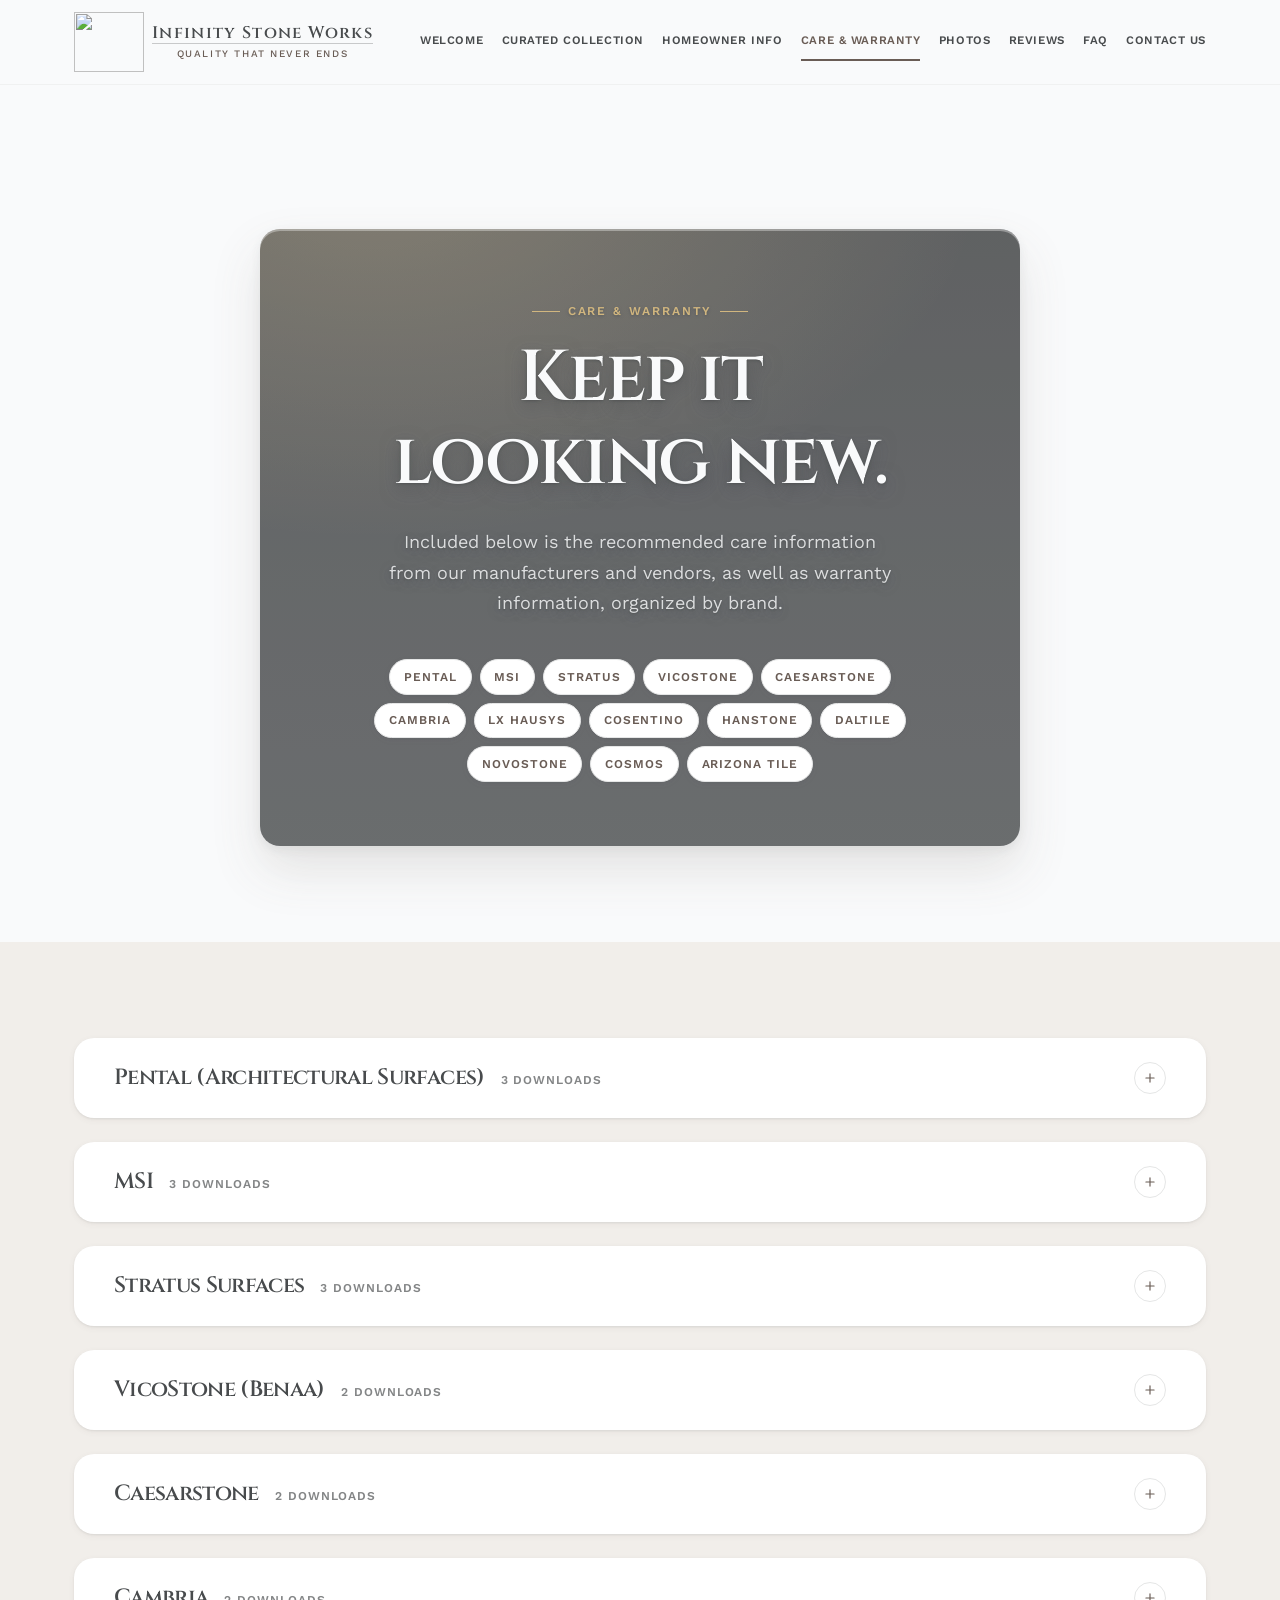
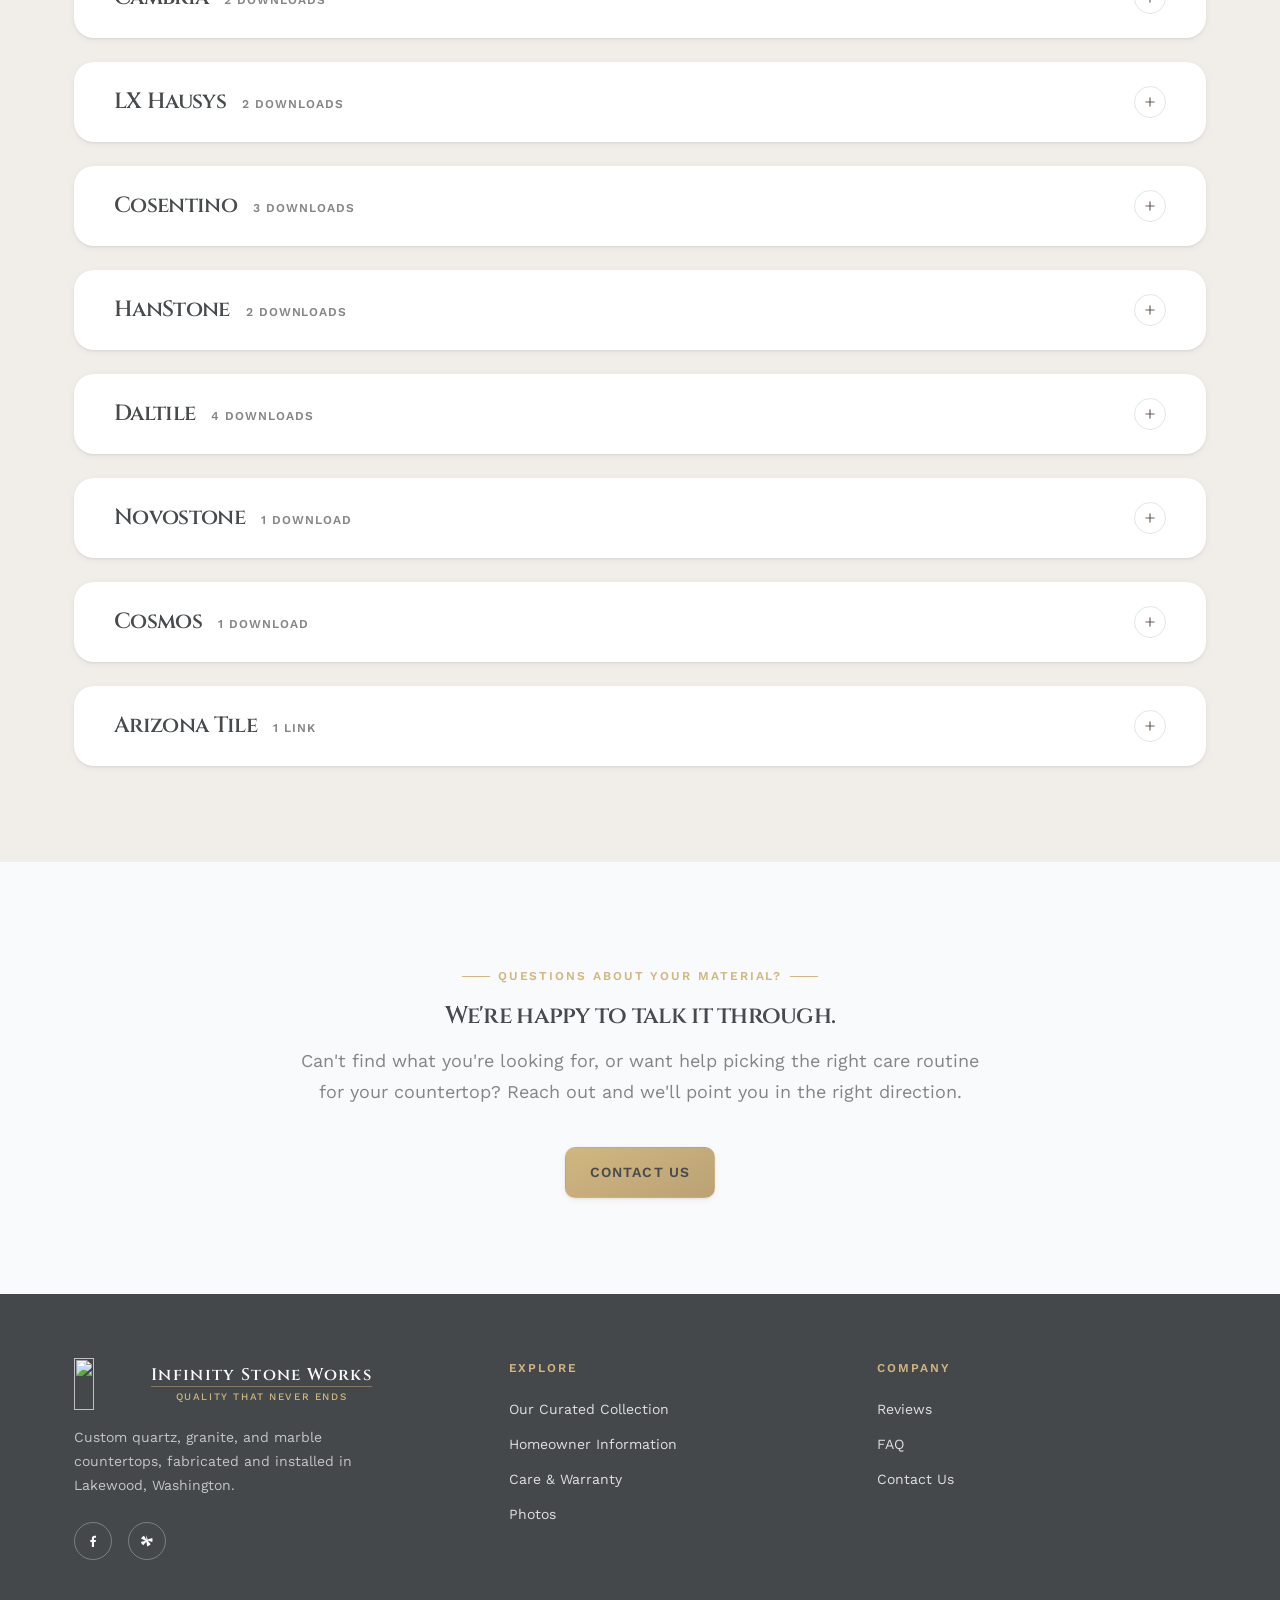
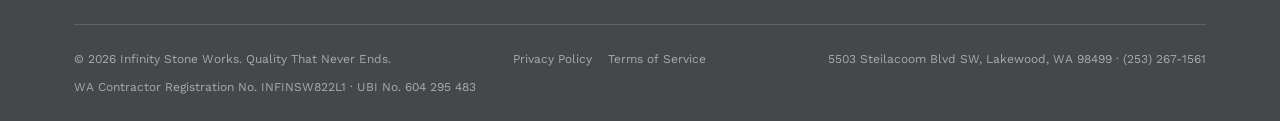
==== commit 888f3269: "Update legal pages with reviewed edits, add registration and UBI to footers Co-Authored-By: Claude S" ====
--- a/care-warranty/index.html
+++ b/care-warranty/index.html
@@ -661,6 +661,7 @@
       <span>&copy; 2026 Infinity Stone Works. Quality That Never Ends.</span>
       <span class="footer-legal"><a href="/privacy/">Privacy Policy</a><a href="/terms/">Terms of Service</a></span>
       <span>5503 Steilacoom Blvd SW, Lakewood, WA 98499 &middot; (253) 267-1561</span>
+      <span class="footer-registration">WA Contractor Registration No. INFINSW822L1 &middot; UBI No. 604 295 483</span>
     </div>
   </div>
 </footer>
--- a/css/style.css
+++ b/css/style.css
@@ -2969,7 +2969,7 @@
 }
 
 .hero-legal .hero-inner {
-  padding-block: var(--space-6) var(--space-5);
+  padding-block: var(--space-8) var(--space-7);
 }
 
 .hero-legal::after {
@@ -3011,14 +3011,18 @@
 
 .hero-privacy {
   background-image:
-    linear-gradient(to top, color-mix(in srgb, var(--charcoal) 88%, transparent), color-mix(in srgb, var(--charcoal) 60%, transparent)),
+    linear-gradient(to top, color-mix(in srgb, var(--charcoal) 48%, transparent), color-mix(in srgb, var(--charcoal) 20%, transparent)),
     url("/assets/privacy/privacy-bg.jpg");
   background-position: center, center 55%;
 }
 
 .hero-terms {
   background-image:
-    linear-gradient(to top, color-mix(in srgb, var(--charcoal) 90%, transparent), color-mix(in srgb, var(--charcoal) 72%, transparent)),
+    linear-gradient(to top, color-mix(in srgb, var(--charcoal) 70%, transparent), color-mix(in srgb, var(--charcoal) 52%, transparent)),
     url("/assets/terms/tos-bg.jpg");
   background-position: center, center 62%;
 }
+
+.footer-registration {
+  flex-basis: 100%;
+}
